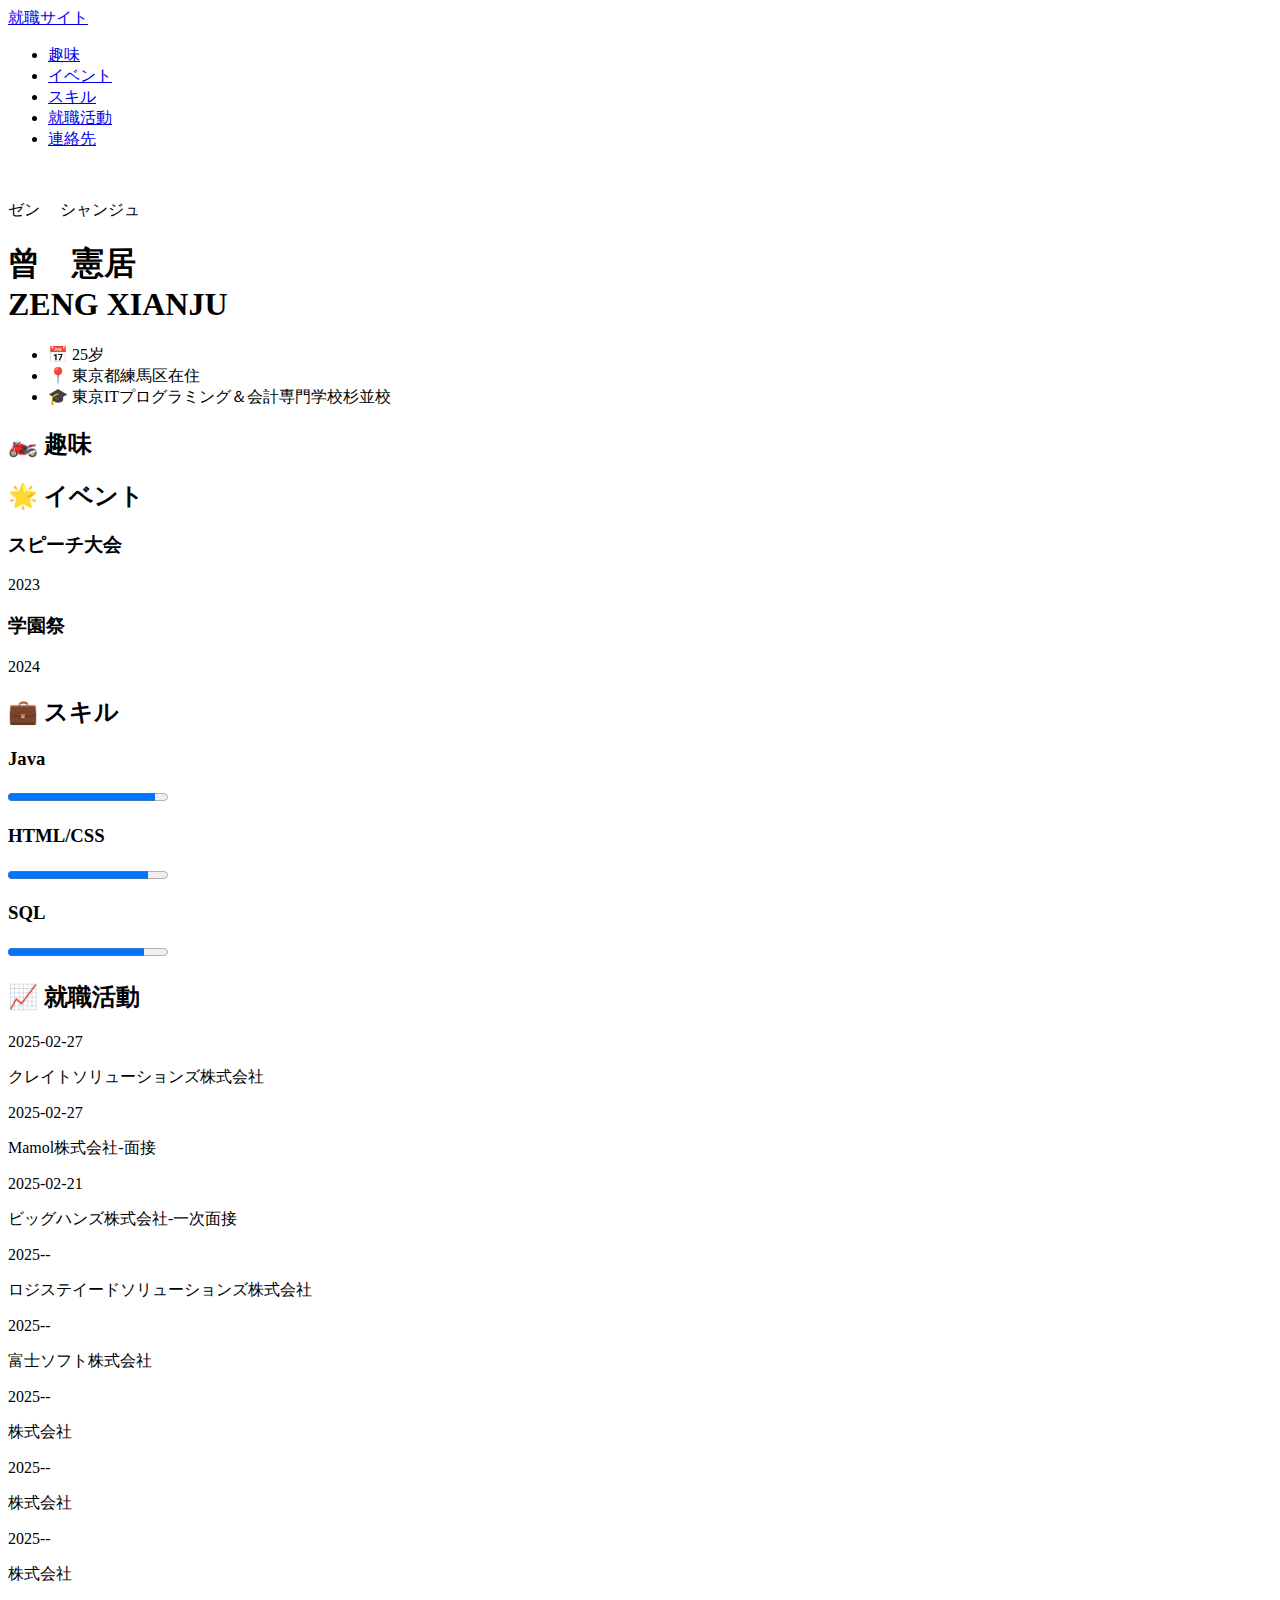
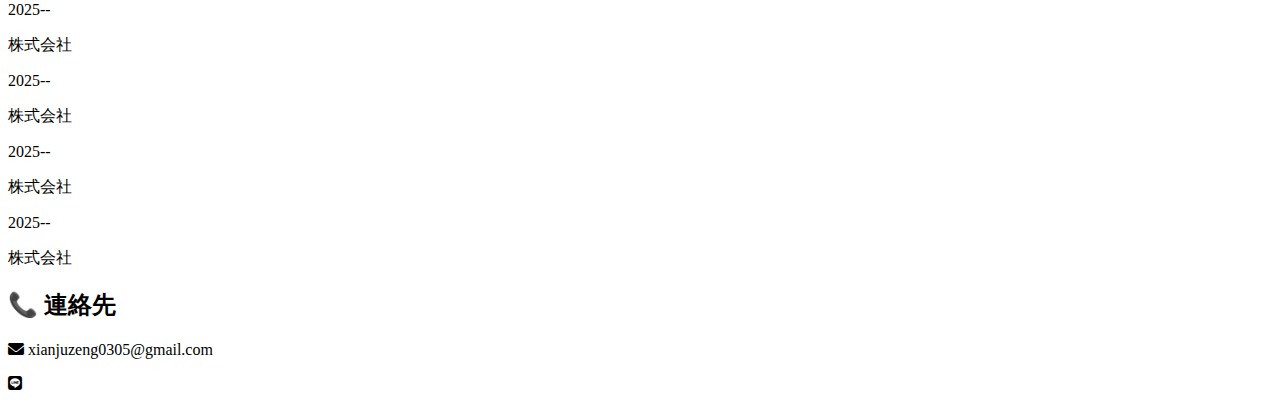
==== index.html @ c7fc2413 "Update index.html" ====
<!DOCTYPE html>
<html lang="jp-JP">

<head>
  <meta charset="UTF-8">
  <meta name="viewport" content="width=device-width, initial-scale=1.0">
  <title>就職サイト</title>
  <link rel="stylesheet" href="styles.css">
  <link href="https://cdnjs.cloudflare.com/ajax/libs/font-awesome/6.0.0/css/all.min.css" rel="stylesheet">
</head>

<body>

  <!-- ナビバー -->
  <nav class="navbar">
    <div class="nav-container">
      <a href="#" class="logo"> 就職サイト</a>
      <ul class="nav-links">
        <li><a href="#about">趣味</a></li>
        <li><a href="#activities">イベント</a></li>
        <li><a href="#skills">スキル</a></li>
        <li><a href="#jobs">就職活動</a></li>
        <li><a href="#contact">連絡先</a></li>
      </ul>
    </div>
  </nav>

  <header class="hero">
    <div class="hero-container">
      <div class="hero-left">
        <img src="avatar.jpg" alt="" class="avatar">
      </div>
      <div class="hero-right">
        <p class="subtitle">ゼン 　シャンジュ</p>
        <h1 class="myname">曾　憲居 <br>ZENG XIANJU</h1>

        <ul class="profile-info">
          <li>📅 25岁</li>
          <li>📍 東京都練馬区在住</li>
          <li>🎓 東京ITプログラミング＆会計専門学校杉並校</li>
        </ul>
      </div>
    </div>
  </header>

  <div class="container">
    <!-- メイン -->
    <div class="main-content">
      <div id="about" class="card">
        <h2>🏍️ 趣味</h2>
        <div class="profile-grid">
          <div>


          </div>
        </div>
      </div>

      <!-- イベント -->
      <div id="activities" class="card">
        <h2>🌟 イベント</h2>
        <div class="activity-grid">
          <div class="activity-card">
            <h3>スピーチ大会</h3>
            <p>2023</p>
          </div>
          <div class="activity-card">
            <h3>学園祭</h3>
            <p>2024</p>
          </div>
        </div>
      </div>

      <div id="skills" class="card">
        <h2>💼 スキル</h2>
        <div class="skill-list">
          <div class="skill-item">
            <h3>Java</h3>
            <progress value="92" max="100"></progress>
          </div>
          <div class="skill-item">
            <h3>HTML/CSS</h3>
            <progress value="88" max="100"></progress>
          </div>
          <div class="skill-item">
            <h3>SQL</h3>
            <progress value="85" max="100"></progress>
          </div>
        </div>
      </div>


    </div>

    <!-- 右 -->
    <div class="sidebar">
      <div id="jobs" class="card large-card">
        <h2>📈 就職活動</h2>
        <div class="timeline-scroll">
          <div class="timeline">
            <div class="timeline-item">
              <p>2025-02-27</p>
              <p>クレイトソリューションズ株式会社</p>
            </div>
            <div class="timeline-item">
              <p>2025-02-27</p>
              <p>Mamol株式会社‐面接</p>
            </div>
            <div class="timeline-item">
              <p>2025-02-21</p>
              <p>ビッグハンズ株式会社‐一次面接</p>
            </div>
            <div class="timeline-item">
              <p>2025--</p>
              <p>ロジステイードソリューションズ株式会社</p>
            </div>
            <div class="timeline-item">
              <p>2025--</p>
              <p>富士ソフト株式会社</p>
            </div>
            <div class="timeline-item">
              <p>2025--</p>
              <p>株式会社</p>
            </div>
            <div class="timeline-item">
              <p>2025--</p>
              <p>株式会社</p>
            </div>
            <div class="timeline-item">
              <p>2025--</p>
              <p>株式会社</p>
            </div>
            <div class="timeline-item">
              <p>2025--</p>
              <p>株式会社</p>
            </div>
            <div class="timeline-item">
              <p>2025--</p>
              <p>株式会社</p>
            </div>
            <div class="timeline-item">
              <p>2025--</p>
              <p>株式会社</p>
            </div>
            <div class="timeline-item">
              <p>2025--</p>
              <p>株式会社</p>
            </div>
          </div>
        </div>
      </div>

      <!-- 連絡先 -->
      <div id="contact" class="card">
        <h2>📞 連絡先</h2>
        <div class="contact-list">
          <p><i class="fas fa-envelope"></i> xianjuzeng0305@gmail.com</p>
          <p><i class="fab fa-line"></i></p>
        </div>
      </div>
    </div>
  </div>

</body>

</html>
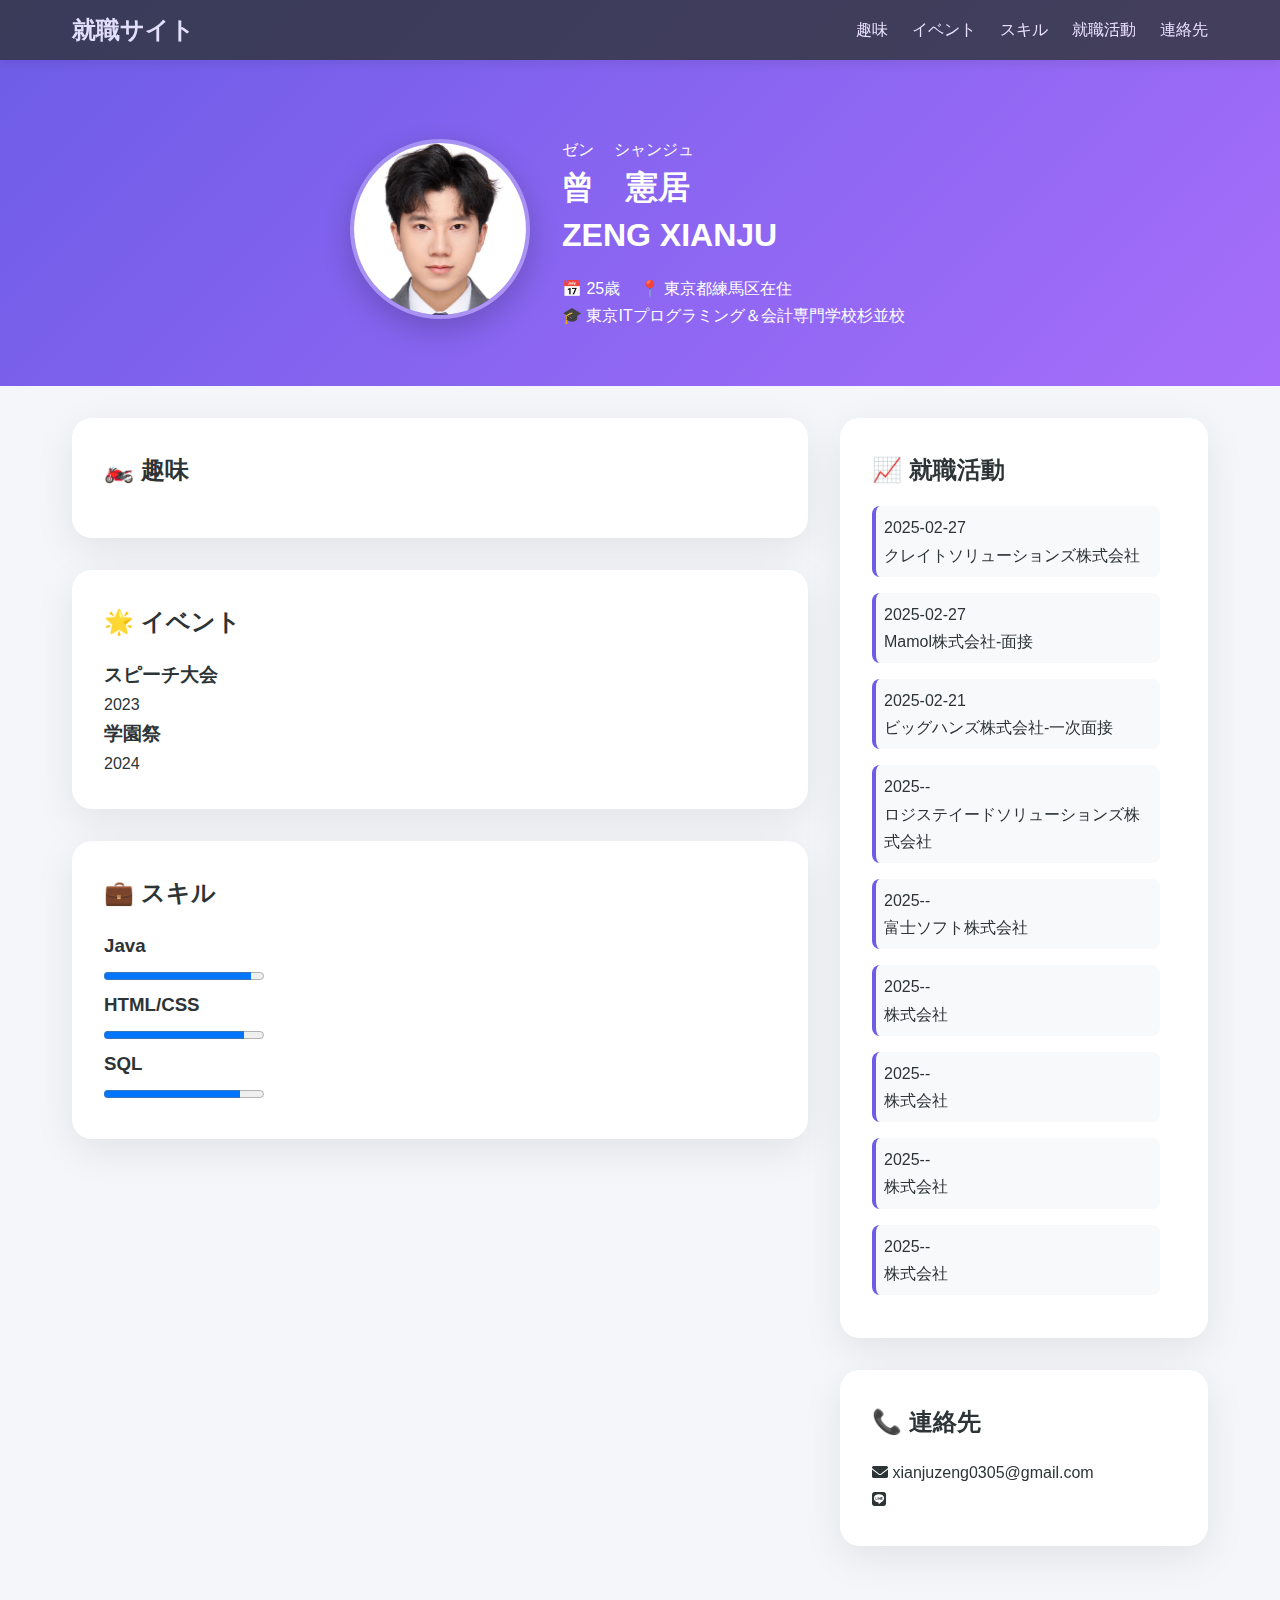
==== commit 9dc2cd10: "Update index.html" ====
--- a/index.html
+++ b/index.html
@@ -6,6 +6,7 @@
   <meta name="viewport" content="width=device-width, initial-scale=1.0">
   <title>就職サイト</title>
   <link rel="stylesheet" href="styles.css">
+  <link rel="stylesheet" href="responsive.css"/>
   <link href="https://cdnjs.cloudflare.com/ajax/libs/font-awesome/6.0.0/css/all.min.css" rel="stylesheet">
 </head>
 
@@ -35,7 +36,7 @@
         <h1 class="myname">曾　憲居 <br>ZENG XIANJU</h1>
 
         <ul class="profile-info">
-          <li>📅 25岁</li>
+          <li>📅 25歳</li>
           <li>📍 東京都練馬区在住</li>
           <li>🎓 東京ITプログラミング＆会計専門学校杉並校</li>
         </ul>
--- a/styles.css
+++ b/styles.css
@@ -0,0 +1,186 @@
+:root {
+    --primary: #2d3436;
+    --accent: #6c5ce7;
+    --light: #f8f9fa;
+    --gradient: linear-gradient(135deg, #6c5ce7 0%, #a66efa 100%);
+}
+
+* {
+    margin: 0;
+    padding: 0;
+    box-sizing: border-box;
+    font-family: 'Inter', sans-serif;
+    
+}
+
+body {
+    background: #f5f6fa;
+    color: var(--primary);
+    line-height: 1.7;
+}
+
+.container {
+    max-width: 1200px;
+    margin: 0 auto;
+    padding: 2rem;
+    display: grid;
+    grid-template-columns: 2fr 1fr;
+    gap: 2rem;
+}
+
+/* ナビバー */
+.navbar {
+    position: fixed;
+    top: 0;
+    left: 0;
+    width: 100%;
+    background: var(--primary);
+    color: white;
+    padding: 0.6rem 0;
+    z-index: 1000;
+    box-shadow: 0 4px 10px rgba(0, 0, 0, 0.1);
+    opacity: 0.8;
+}
+
+.nav-container {
+    max-width: 1200px;
+    margin: 0 auto;
+    display: flex;
+    justify-content: space-between;
+    align-items: center;
+    padding: 0 2rem;
+}
+
+.myname {
+    line-height: 3rem;
+}
+
+.logo {
+    font-size: 1.5rem;
+    font-weight: bold;
+    color: white;
+    text-decoration: none;
+}
+
+.nav-links {
+    list-style: none;
+    display: flex;
+    gap: 1.5rem;
+}
+
+.nav-links li {
+    display: inline;
+}
+
+.nav-links a {
+    color: white;
+    text-decoration: none;
+    font-size: 1rem;
+    transition: color 0.3s;
+}
+
+.nav-links a:hover {
+    color: var(--accent);
+}
+
+.main-content {
+    grid-column: 1 / 2;
+}
+
+.sidebar {
+    grid-column: 2 / 3;
+    position: sticky;
+    top: 2rem;
+}
+
+.hero {
+    background: var(--gradient);
+    color: white;
+    padding-top: 5rem;
+    display: flex;
+    justify-content: center;
+    /* 让整个 .hero-container 居中 */
+}
+
+.hero-container {
+    max-width: 580px;
+    margin: 3.5rem auto;
+    display: flex;
+    align-items: center;
+}
+
+.hero-left {
+    flex: 0 180px;
+}
+
+.avatar {
+    width: 180px;
+    height: 180px;
+    border-radius: 50%;
+    border: 4px solid rgba(255, 255, 255, 0.3);
+    box-shadow: 0 10px 30px rgba(0, 0, 0, 0.2);
+}
+
+.hero-right {
+    flex: 1;
+    padding-left: 2rem;
+}
+
+.profile-info {
+    list-style: none;
+    margin-top: 1rem;
+}
+
+.profile-info li {
+    display: inline-block;
+    margin-right: 15px;
+    font-size: 1rem;
+}
+
+
+.card {
+    background: white;
+    border-radius: 20px;
+    padding: 2rem;
+    margin-bottom: 2rem;
+    box-shadow: 0 12px 40px rgba(0, 0, 0, 0.08);
+    transition: transform 0.3s;
+}
+
+.card:hover {
+    transform: translateY(-5px);
+}
+
+.container h2 {
+    padding-bottom: 1rem;
+}
+
+.timeline-scroll {
+    height: 800px;
+    padding-right: 1rem;
+    overflow-y: auto;
+    scrollbar-width: thin;
+    scrollbar-color: var(--accent) #f1f1f1;
+}
+
+.timeline-scroll::-webkit-scrollbar {
+    width: 8px;
+}
+
+.timeline-scroll::-webkit-scrollbar-thumb {
+    background: var(--accent);
+    border-radius: 4px;
+}
+
+.timeline {
+    display: flex;
+    flex-direction: column;
+    gap: 1rem;
+}
+
+.timeline-item {
+    background: var(--light);
+    padding: 0.5rem;
+    border-left: 4px solid var(--accent);
+    border-radius: 8px;
+}
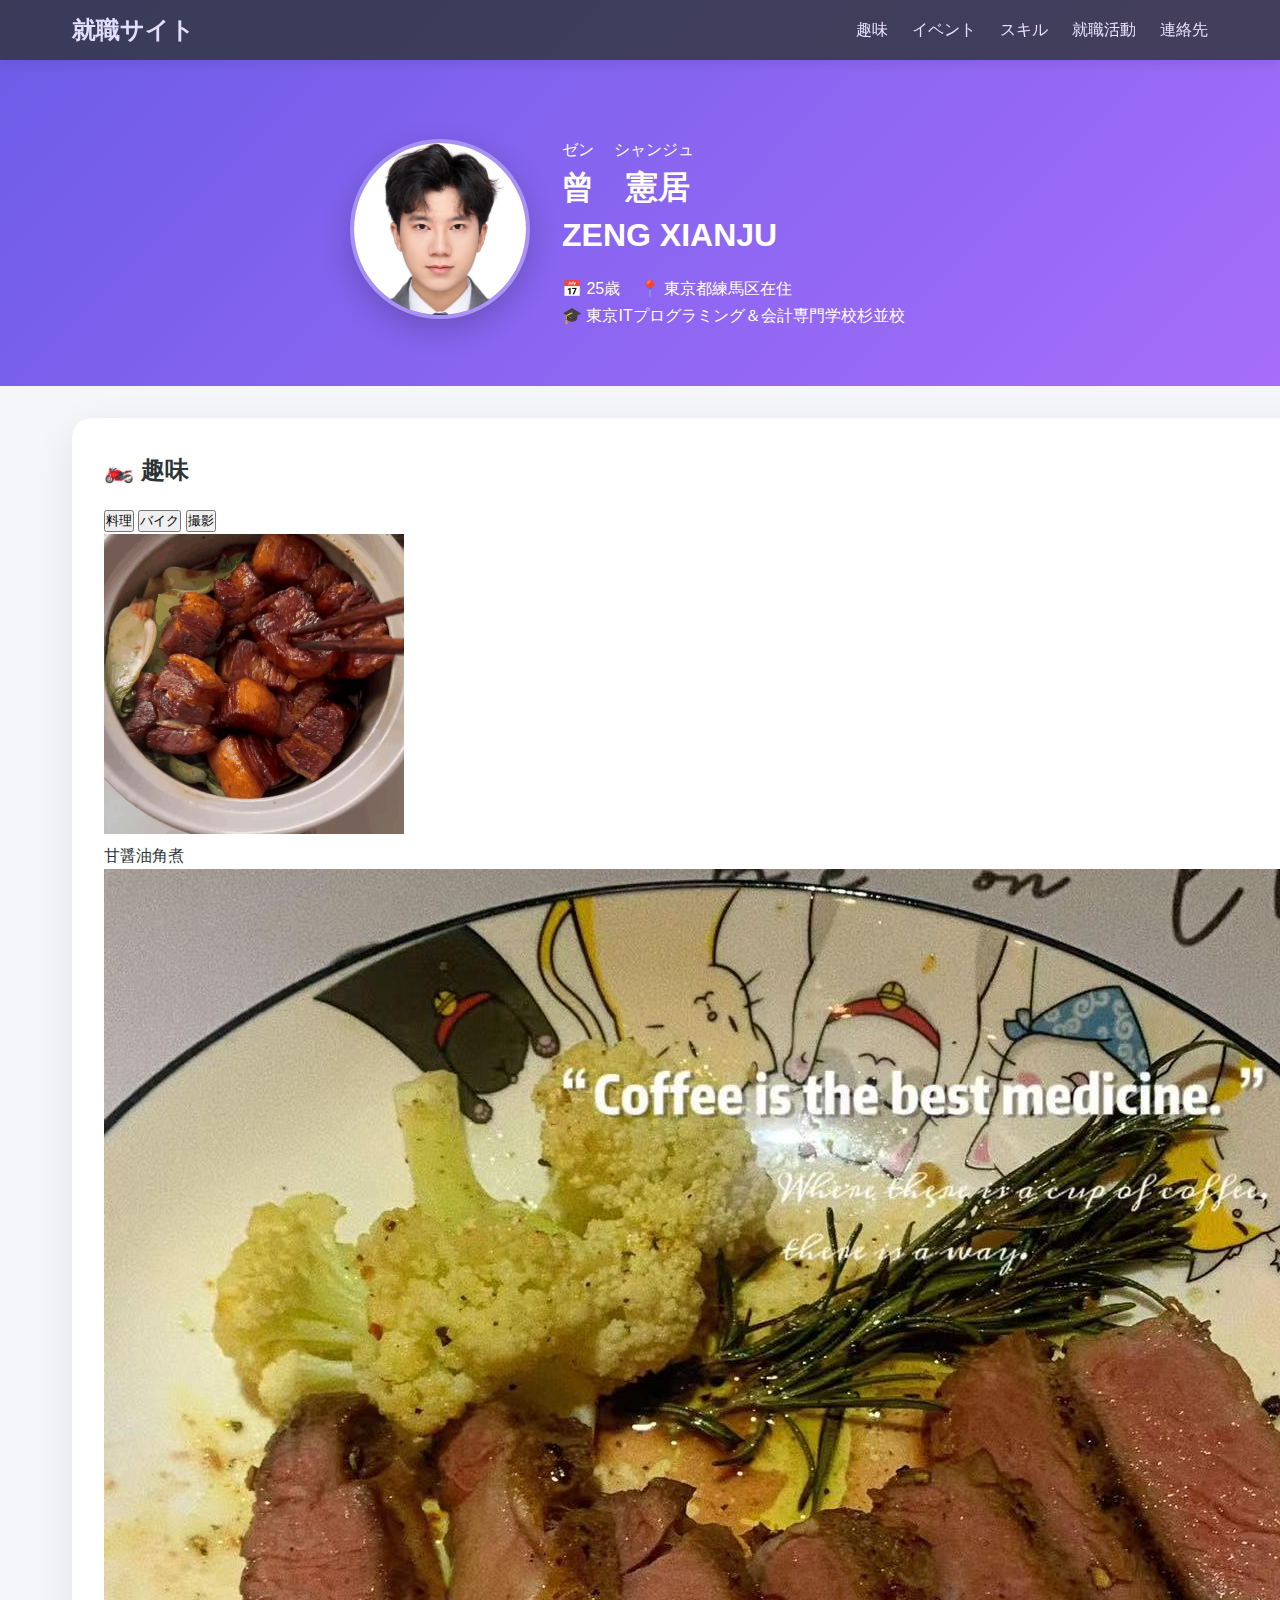
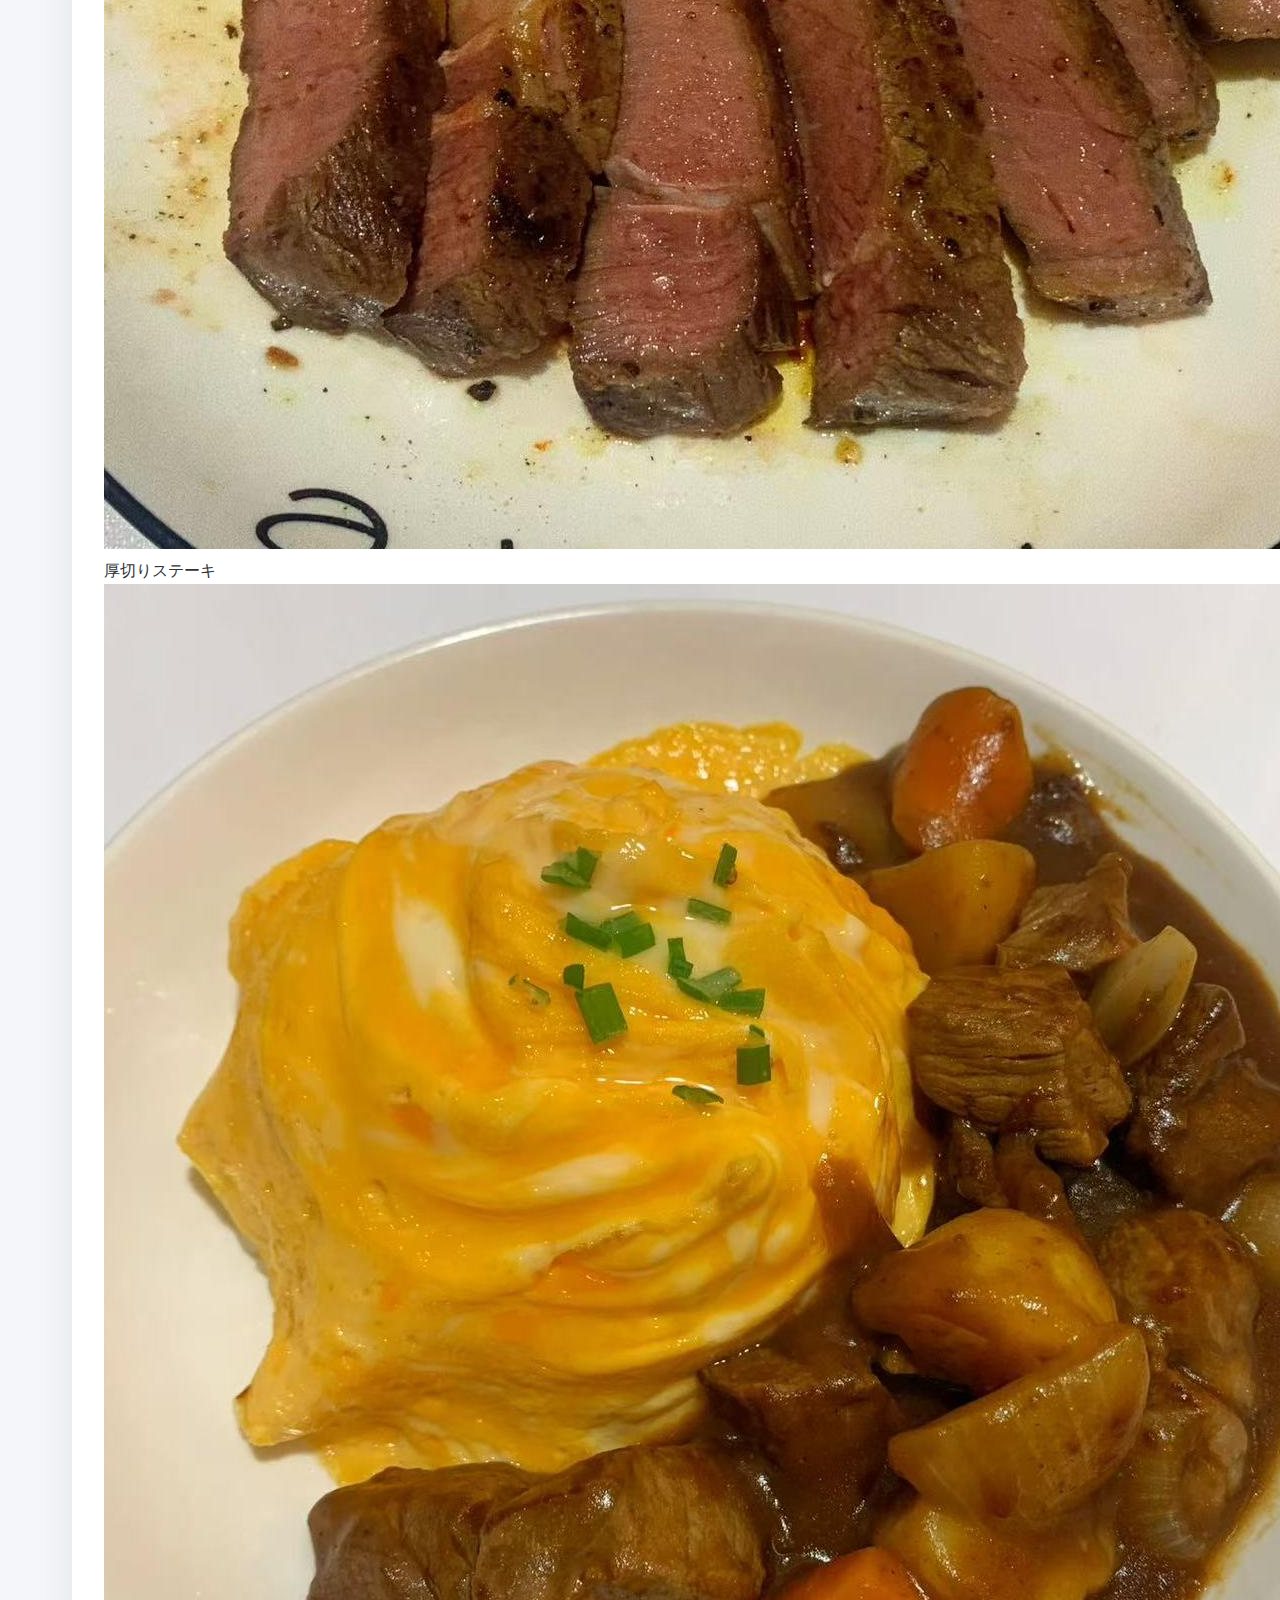
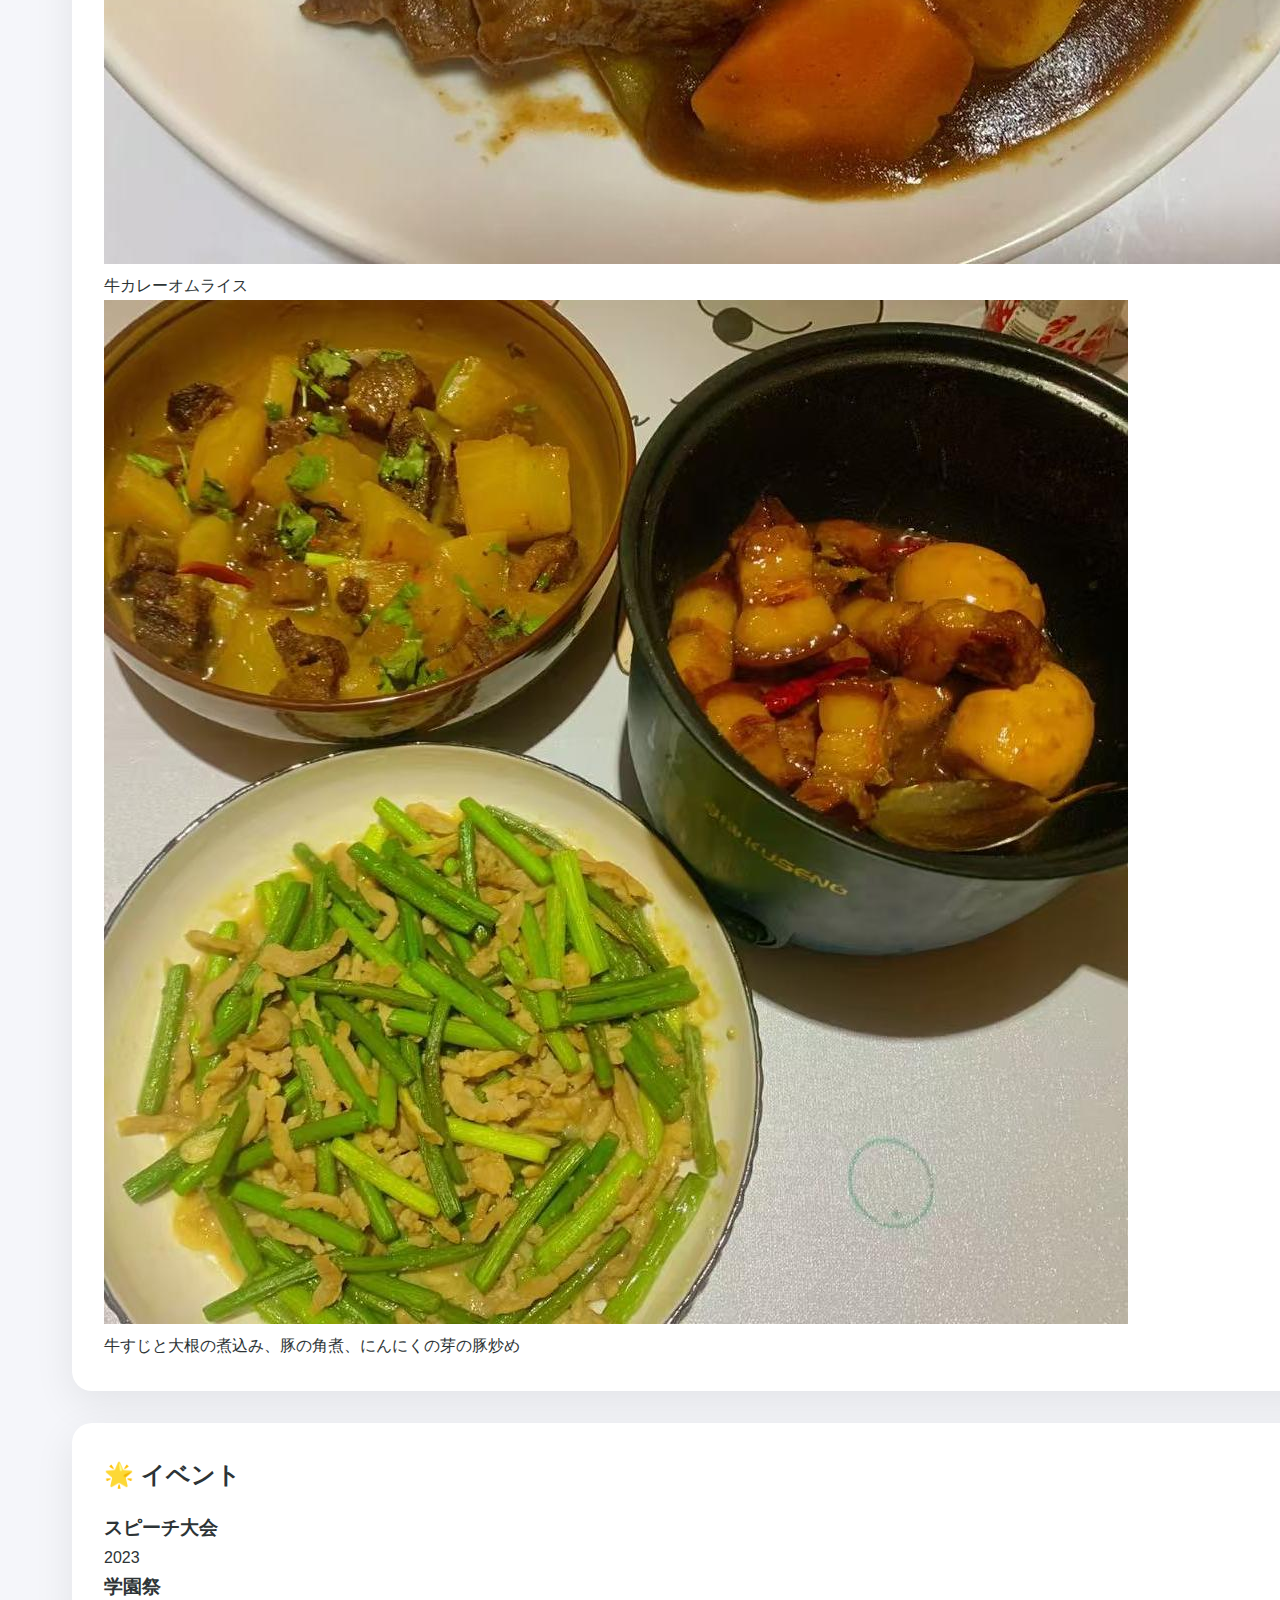
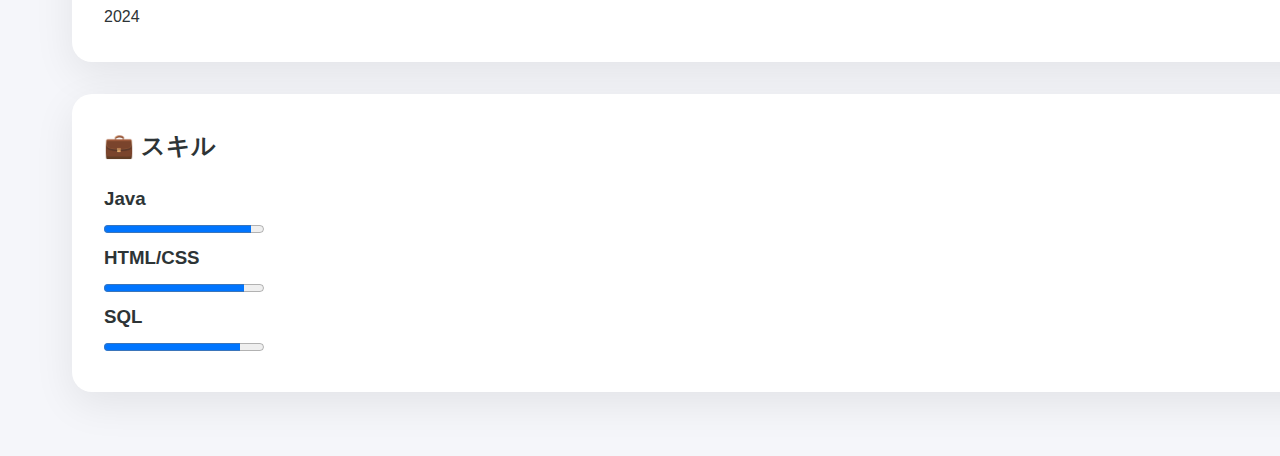
==== commit 073b9fc6: "Update index.html" ====
--- a/index.html
+++ b/index.html
@@ -6,7 +6,7 @@
   <meta name="viewport" content="width=device-width, initial-scale=1.0">
   <title>就職サイト</title>
   <link rel="stylesheet" href="styles.css">
-  <link rel="stylesheet" href="responsive.css"/>
+  <link rel="stylesheet" href="responsive.css" />
   <link href="https://cdnjs.cloudflare.com/ajax/libs/font-awesome/6.0.0/css/all.min.css" rel="stylesheet">
 </head>
 
@@ -47,14 +47,43 @@
   <div class="container">
     <!-- メイン -->
     <div class="main-content">
-      <div id="about" class="card">
+      <div id="shumi" class="card shumi">
         <h2>🏍️ 趣味</h2>
-        <div class="profile-grid">
-          <div>
 
+        <button class="shumi-tab active" onclick="showContent('shumi-ryouri',this)">料理</button>
+        <button class="shumi-tab" onclick="showContent('shumi-bike',this)">バイク</button>
+        <button class="shumi-tab" onclick="showContent('shumi-satuei',this)">撮影</button>
 
+        <div id="shumi-ryouri" class="shumi-content">
+          <div class="shumi-images">
+            <div class="shumi-image">
+              <img src="images/shumi/ryouri/甘醤油角煮.gif" alt="角煮">
+              <p>甘醤油角煮</p>
+            </div>
+            <div class="shumi-image">
+              <img src="images/shumi/ryouri/ステーキ１.jpg" alt="厚切りステーキ">
+              <p>厚切りステーキ</p>
+            </div>
+            <div class="shumi-image">
+              <img src="images/shumi/ryouri/牛カレーオムライス.jpg" alt="牛カレーオムライス">
+              <p>牛カレーオムライス</p>
+            </div>
+            <div class="shumi-image">
+              <img src="images/shumi/ryouri/牛すじと大根の煮込み、豚の角煮、にんにくの芽の豚炒め.jpg" alt="牛すじと大根の煮込み、豚の角煮、にんにくの芽の豚炒め">
+              <p>牛すじと大根の煮込み、豚の角煮、にんにくの芽の豚炒め</p>
+            </div>
+            
           </div>
         </div>
+
+        <div id="shumi-bike" class="shumi-content">
+          
+        </div>
+
+        <div id="shumi-satuei" class="shumi-content">
+          
+        </div>
+
       </div>
 
       <!-- イベント -->
@@ -101,15 +130,15 @@
           <div class="timeline">
             <div class="timeline-item">
               <p>2025-02-27</p>
-              <p>クレイトソリューションズ株式会社</p>
+              <p>クレイトソリューションズ株式会社　説明会</p>
             </div>
             <div class="timeline-item">
               <p>2025-02-27</p>
-              <p>Mamol株式会社‐面接</p>
+              <p>Mamol株式会社　面接</p>
             </div>
             <div class="timeline-item">
               <p>2025-02-21</p>
-              <p>ビッグハンズ株式会社‐一次面接</p>
+              <p>ビッグハンズ株式会社　一次面接</p>
             </div>
             <div class="timeline-item">
               <p>2025--</p>
@@ -162,6 +191,8 @@
     </div>
   </div>
 
+  <script src="script.js"></script>
+
 </body>
 
 </html>
--- a/responsive.css
+++ b/responsive.css
@@ -0,0 +1,47 @@
+@media (max-width:670px) {
+
+    .container {
+        margin: 0 auto;
+        padding: 1rem;
+        display: block;
+        gap: 1rem;
+    }
+
+    .nav-container {
+        max-width: 1200px;
+        margin: 0 auto;
+        display: block;
+        justify-content: space-between;
+        align-items: center;
+        padding: 0 1rem;
+    }
+    
+    .logo {
+        font-size: 1.5rem;
+        color: white;
+    }
+    
+    .nav-links {
+        list-style: none;
+        display: flex;
+        gap: 1rem;
+    }
+
+    .nav-links a{
+        font-size: 1rem;
+    }
+
+    .hero-container {
+        display: block;
+    }
+
+    .hero-left {
+        text-align: center;
+    }
+
+    .hero-right{
+        text-align: center;
+        padding-left: 0;
+    }
+
+}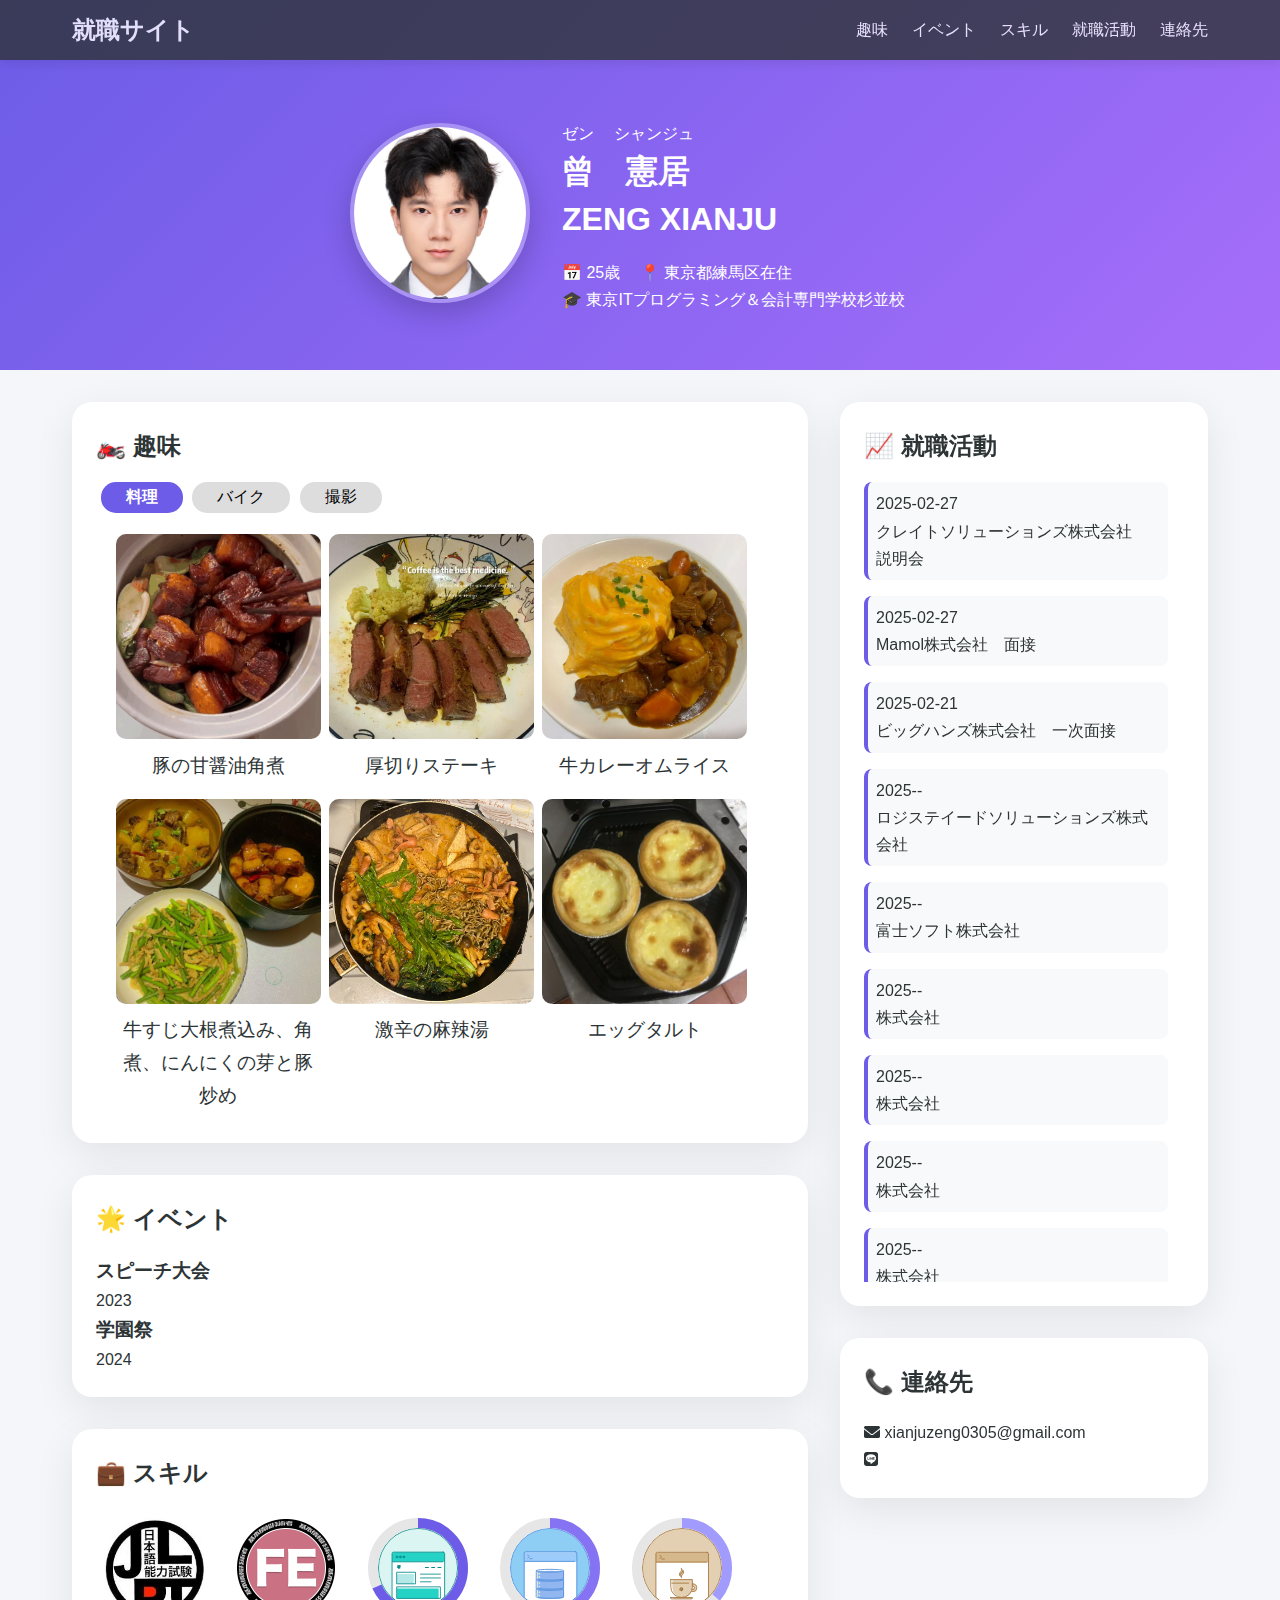
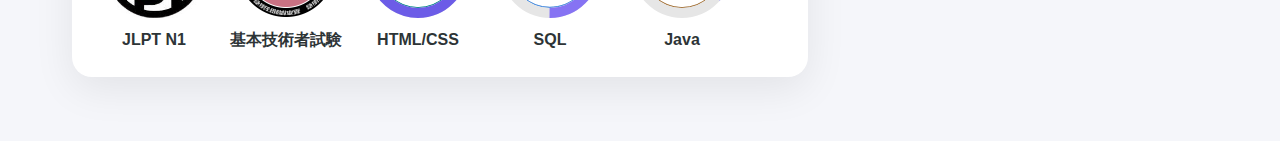
==== commit 9262fcea: "Add files via upload" ====
--- a/index.html
+++ b/index.html
@@ -1,198 +1,246 @@
-<!DOCTYPE html>
-<html lang="jp-JP">
-
-<head>
-  <meta charset="UTF-8">
-  <meta name="viewport" content="width=device-width, initial-scale=1.0">
-  <title>就職サイト</title>
-  <link rel="stylesheet" href="styles.css">
-  <link rel="stylesheet" href="responsive.css" />
-  <link href="https://cdnjs.cloudflare.com/ajax/libs/font-awesome/6.0.0/css/all.min.css" rel="stylesheet">
-</head>
-
-<body>
-
-  <!-- ナビバー -->
-  <nav class="navbar">
-    <div class="nav-container">
-      <a href="#" class="logo"> 就職サイト</a>
-      <ul class="nav-links">
-        <li><a href="#about">趣味</a></li>
-        <li><a href="#activities">イベント</a></li>
-        <li><a href="#skills">スキル</a></li>
-        <li><a href="#jobs">就職活動</a></li>
-        <li><a href="#contact">連絡先</a></li>
-      </ul>
-    </div>
-  </nav>
-
-  <header class="hero">
-    <div class="hero-container">
-      <div class="hero-left">
-        <img src="avatar.jpg" alt="" class="avatar">
-      </div>
-      <div class="hero-right">
-        <p class="subtitle">ゼン 　シャンジュ</p>
-        <h1 class="myname">曾　憲居 <br>ZENG XIANJU</h1>
-
-        <ul class="profile-info">
-          <li>📅 25歳</li>
-          <li>📍 東京都練馬区在住</li>
-          <li>🎓 東京ITプログラミング＆会計専門学校杉並校</li>
-        </ul>
-      </div>
-    </div>
-  </header>
-
-  <div class="container">
-    <!-- メイン -->
-    <div class="main-content">
-      <div id="shumi" class="card shumi">
-        <h2>🏍️ 趣味</h2>
-
-        <button class="shumi-tab active" onclick="showContent('shumi-ryouri',this)">料理</button>
-        <button class="shumi-tab" onclick="showContent('shumi-bike',this)">バイク</button>
-        <button class="shumi-tab" onclick="showContent('shumi-satuei',this)">撮影</button>
-
-        <div id="shumi-ryouri" class="shumi-content">
-          <div class="shumi-images">
-            <div class="shumi-image">
-              <img src="images/shumi/ryouri/甘醤油角煮.gif" alt="角煮">
-              <p>甘醤油角煮</p>
-            </div>
-            <div class="shumi-image">
-              <img src="images/shumi/ryouri/ステーキ１.jpg" alt="厚切りステーキ">
-              <p>厚切りステーキ</p>
-            </div>
-            <div class="shumi-image">
-              <img src="images/shumi/ryouri/牛カレーオムライス.jpg" alt="牛カレーオムライス">
-              <p>牛カレーオムライス</p>
-            </div>
-            <div class="shumi-image">
-              <img src="images/shumi/ryouri/牛すじと大根の煮込み、豚の角煮、にんにくの芽の豚炒め.jpg" alt="牛すじと大根の煮込み、豚の角煮、にんにくの芽の豚炒め">
-              <p>牛すじと大根の煮込み、豚の角煮、にんにくの芽の豚炒め</p>
-            </div>
-            
-          </div>
-        </div>
-
-        <div id="shumi-bike" class="shumi-content">
-          
-        </div>
-
-        <div id="shumi-satuei" class="shumi-content">
-          
-        </div>
-
-      </div>
-
-      <!-- イベント -->
-      <div id="activities" class="card">
-        <h2>🌟 イベント</h2>
-        <div class="activity-grid">
-          <div class="activity-card">
-            <h3>スピーチ大会</h3>
-            <p>2023</p>
-          </div>
-          <div class="activity-card">
-            <h3>学園祭</h3>
-            <p>2024</p>
-          </div>
-        </div>
-      </div>
-
-      <div id="skills" class="card">
-        <h2>💼 スキル</h2>
-        <div class="skill-list">
-          <div class="skill-item">
-            <h3>Java</h3>
-            <progress value="92" max="100"></progress>
-          </div>
-          <div class="skill-item">
-            <h3>HTML/CSS</h3>
-            <progress value="88" max="100"></progress>
-          </div>
-          <div class="skill-item">
-            <h3>SQL</h3>
-            <progress value="85" max="100"></progress>
-          </div>
-        </div>
-      </div>
-
-
-    </div>
-
-    <!-- 右 -->
-    <div class="sidebar">
-      <div id="jobs" class="card large-card">
-        <h2>📈 就職活動</h2>
-        <div class="timeline-scroll">
-          <div class="timeline">
-            <div class="timeline-item">
-              <p>2025-02-27</p>
-              <p>クレイトソリューションズ株式会社　説明会</p>
-            </div>
-            <div class="timeline-item">
-              <p>2025-02-27</p>
-              <p>Mamol株式会社　面接</p>
-            </div>
-            <div class="timeline-item">
-              <p>2025-02-21</p>
-              <p>ビッグハンズ株式会社　一次面接</p>
-            </div>
-            <div class="timeline-item">
-              <p>2025--</p>
-              <p>ロジステイードソリューションズ株式会社</p>
-            </div>
-            <div class="timeline-item">
-              <p>2025--</p>
-              <p>富士ソフト株式会社</p>
-            </div>
-            <div class="timeline-item">
-              <p>2025--</p>
-              <p>株式会社</p>
-            </div>
-            <div class="timeline-item">
-              <p>2025--</p>
-              <p>株式会社</p>
-            </div>
-            <div class="timeline-item">
-              <p>2025--</p>
-              <p>株式会社</p>
-            </div>
-            <div class="timeline-item">
-              <p>2025--</p>
-              <p>株式会社</p>
-            </div>
-            <div class="timeline-item">
-              <p>2025--</p>
-              <p>株式会社</p>
-            </div>
-            <div class="timeline-item">
-              <p>2025--</p>
-              <p>株式会社</p>
-            </div>
-            <div class="timeline-item">
-              <p>2025--</p>
-              <p>株式会社</p>
-            </div>
-          </div>
-        </div>
-      </div>
-
-      <!-- 連絡先 -->
-      <div id="contact" class="card">
-        <h2>📞 連絡先</h2>
-        <div class="contact-list">
-          <p><i class="fas fa-envelope"></i> xianjuzeng0305@gmail.com</p>
-          <p><i class="fab fa-line"></i></p>
-        </div>
-      </div>
-    </div>
-  </div>
-
-  <script src="script.js"></script>
-
-</body>
-
-</html>
+<!DOCTYPE html>
+<html lang="jp-JP">
+
+<head>
+  <meta charset="UTF-8">
+  <meta name="viewport" content="width=device-width, initial-scale=1.0">
+  <title>就職サイト</title>
+  <link rel="stylesheet" href="styles.css">
+  <link rel="stylesheet" href="responsive.css" />
+  <link href="https://cdnjs.cloudflare.com/ajax/libs/font-awesome/6.0.0/css/all.min.css" rel="stylesheet">
+</head>
+
+<body>
+
+  <!-- ナビバー -->
+  <nav class="navbar">
+    <div class="nav-container">
+      <a href="#" class="logo"> 就職サイト</a>
+      <ul class="nav-links">
+        <li><a href="#about">趣味</a></li>
+        <li><a href="#activities">イベント</a></li>
+        <li><a href="#skills">スキル</a></li>
+        <li><a href="#jobs">就職活動</a></li>
+        <li><a href="#contact">連絡先</a></li>
+      </ul>
+    </div>
+  </nav>
+
+  <header class="hero">
+    <div class="hero-container">
+      <div class="hero-left">
+        <img src="avatar.jpg" alt="" class="avatar">
+      </div>
+      <div class="hero-right">
+        <p class="subtitle">ゼン 　シャンジュ</p>
+        <h1 class="myname">曾　憲居 <br>ZENG XIANJU</h1>
+
+        <ul class="profile-info">
+          <li>📅 25歳</li>
+          <li>📍 東京都練馬区在住</li>
+          <li>🎓 東京ITプログラミング＆会計専門学校杉並校</li>
+        </ul>
+      </div>
+    </div>
+  </header>
+
+  <div class="container">
+    <!-- メイン -->
+    <div class="main-content">
+      <div id="shumi" class="card shumi">
+        <h2>🏍️ 趣味</h2>
+
+        <button class="shumi-tab active" onclick="showContent('shumi-ryouri',this)">料理</button>
+        <button class="shumi-tab" onclick="showContent('shumi-bike',this)">バイク</button>
+        <button class="shumi-tab" onclick="showContent('shumi-satuei',this)">撮影</button>
+
+        <div id="shumi-ryouri" class="shumi-content">
+          <div class="shumi-images">
+            <div class="shumi-image">
+              <img src="images/shumi/ryouri/甘醤油角煮.gif" alt="角煮">
+              <p>豚の甘醤油角煮</p>
+            </div>
+            <div class="shumi-image">
+              <img src="images/shumi/ryouri/ステーキ１.jpg" alt="厚切りステーキ">
+              <p>厚切りステーキ</p>
+            </div>
+            <div class="shumi-image">
+              <img src="images/shumi/ryouri/牛カレーオムライス.jpg" alt="牛カレーオムライス">
+              <p>牛カレーオムライス</p>
+            </div>
+            <div class="shumi-image">
+              <img src="images/shumi/ryouri/牛すじと大根の煮込み、豚の角煮、にんにくの芽の豚炒め.jpg" alt="牛すじと大根の煮込み、豚の角煮、にんにくの芽の豚炒め">
+              <p>牛すじ大根煮込み、角煮、にんにくの芽と豚炒め</p>
+            </div>
+            <div class="shumi-image">
+              <img src="images/shumi/ryouri/麻辣湯.jpg" alt="麻辣湯">
+              <p>激辛の麻辣湯</p>
+            </div>
+            <div class="shumi-image">
+              <img src="images/shumi/ryouri/エッグタルト.jpg" alt="エッグタルト">
+              <p>エッグタルト</p>
+            </div>
+
+          </div>
+        </div>
+
+        <div id="shumi-bike" class="shumi-content">
+
+        </div>
+
+        <div id="shumi-satuei" class="shumi-content">
+
+        </div>
+
+      </div>
+
+      <!-- イベント -->
+      <div id="activities" class="card">
+        <h2>🌟 イベント</h2>
+        <div class="activity-grid">
+          <div class="activity-card">
+            <h3>スピーチ大会</h3>
+            <p>2023</p>
+          </div>
+          <div class="activity-card">
+            <h3>学園祭</h3>
+            <p>2024</p>
+          </div>
+        </div>
+      </div>
+
+      <div id="skills" class="card">
+        <h2>💼 スキル</h2>
+        <div class="skill-list">
+
+          <div class="skill-item">
+            <div class="skill-progress  jlpt">
+              <svg width="100" height="100" viewBox="0 0 100 100"></svg>
+            </div>
+            <h4>JLPT N1</h4>
+          </div>
+
+          <div class="skill-item">
+            <div class="skill-progress  fe-exam">
+              <svg width="100" height="100" viewBox="0 0 100 100"></svg>
+            </div>
+            <h4>基本技術者試験</h4>
+          </div>
+
+          <div class="skill-item">
+            <div class="skill-progress html">
+              <svg width="100" height="100" viewBox="0 0 100 100">
+                <circle cx="50" cy="50" r="45" fill="none" stroke="#e6e6e6" stroke-width="10" />
+
+                <circle cx="50" cy="50" r="45" fill="none" stroke="#6c5ce7" stroke-width="10" stroke-dasharray="282.6"
+                  stroke-dashoffset="90" transform="rotate(-90, 50, 50)" />
+              </svg>
+            </div>
+            <h4>HTML/CSS</h4>
+          </div>
+
+          <div class="skill-item">
+            <div class="skill-progress sql">
+              <svg width="100" height="100" viewBox="0 0 100 100">
+                <circle cx="50" cy="50" r="45" fill="none" stroke="#e6e6e6" stroke-width="10" />
+
+                <circle cx="50" cy="50" r="45" fill="none" stroke="#8673F3" stroke-width="10" stroke-dasharray="282.6"
+                  stroke-dashoffset="141" transform="rotate(-90, 50, 50)" />
+              </svg>
+            </div>
+            <h4>SQL</h4>
+          </div>
+
+          <div class="skill-item">
+            <div class="skill-progress java">
+              <svg width="100" height="100" viewBox="0 0 100 100">
+                <circle cx="50" cy="50" r="45" fill="none" stroke="#e6e6e6" stroke-width="10" />
+
+                <circle cx="50" cy="50" r="45" fill="none" stroke="#A29BFE" stroke-width="10" stroke-dasharray="282.6"
+                  stroke-dashoffset="180" transform="rotate(-90, 50, 50)" />
+              </svg>
+            </div>
+            <h4>Java</h4>
+          </div>
+          
+
+        </div>
+      </div>
+
+
+    </div>
+
+    <!-- 右 -->
+    <div class="sidebar">
+      <div id="jobs" class="card large-card">
+        <h2>📈 就職活動</h2>
+        <div class="timeline-scroll">
+          <div class="timeline">
+            <div class="timeline-item">
+              <p>2025-02-27</p>
+              <p>クレイトソリューションズ株式会社　説明会</p>
+            </div>
+            <div class="timeline-item">
+              <p>2025-02-27</p>
+              <p>Mamol株式会社　面接</p>
+            </div>
+            <div class="timeline-item">
+              <p>2025-02-21</p>
+              <p>ビッグハンズ株式会社　一次面接</p>
+            </div>
+            <div class="timeline-item">
+              <p>2025--</p>
+              <p>ロジステイードソリューションズ株式会社</p>
+            </div>
+            <div class="timeline-item">
+              <p>2025--</p>
+              <p>富士ソフト株式会社</p>
+            </div>
+            <div class="timeline-item">
+              <p>2025--</p>
+              <p>株式会社</p>
+            </div>
+            <div class="timeline-item">
+              <p>2025--</p>
+              <p>株式会社</p>
+            </div>
+            <div class="timeline-item">
+              <p>2025--</p>
+              <p>株式会社</p>
+            </div>
+            <div class="timeline-item">
+              <p>2025--</p>
+              <p>株式会社</p>
+            </div>
+            <div class="timeline-item">
+              <p>2025--</p>
+              <p>株式会社</p>
+            </div>
+            <div class="timeline-item">
+              <p>2025--</p>
+              <p>株式会社</p>
+            </div>
+            <div class="timeline-item">
+              <p>2025--</p>
+              <p>株式会社</p>
+            </div>
+          </div>
+        </div>
+      </div>
+
+      <!-- 連絡先 -->
+      <div id="contact" class="card">
+        <h2>📞 連絡先</h2>
+        <div class="contact-list">
+          <p><i class="fas fa-envelope"></i> xianjuzeng0305@gmail.com</p>
+          <p><i class="fab fa-line"></i></p>
+        </div>
+      </div>
+    </div>
+  </div>
+
+  <script src="script.js"></script>
+
+</body>
+
+</html>--- a/styles.css
+++ b/styles.css
@@ -1,186 +1,263 @@
-:root {
-    --primary: #2d3436;
-    --accent: #6c5ce7;
-    --light: #f8f9fa;
-    --gradient: linear-gradient(135deg, #6c5ce7 0%, #a66efa 100%);
-}
-
-* {
-    margin: 0;
-    padding: 0;
-    box-sizing: border-box;
-    font-family: 'Inter', sans-serif;
-    
-}
-
-body {
-    background: #f5f6fa;
-    color: var(--primary);
-    line-height: 1.7;
-}
-
-.container {
-    max-width: 1200px;
-    margin: 0 auto;
-    padding: 2rem;
-    display: grid;
-    grid-template-columns: 2fr 1fr;
-    gap: 2rem;
-}
-
-/* ナビバー */
-.navbar {
-    position: fixed;
-    top: 0;
-    left: 0;
-    width: 100%;
-    background: var(--primary);
-    color: white;
-    padding: 0.6rem 0;
-    z-index: 1000;
-    box-shadow: 0 4px 10px rgba(0, 0, 0, 0.1);
-    opacity: 0.8;
-}
-
-.nav-container {
-    max-width: 1200px;
-    margin: 0 auto;
-    display: flex;
-    justify-content: space-between;
-    align-items: center;
-    padding: 0 2rem;
-}
-
-.myname {
-    line-height: 3rem;
-}
-
-.logo {
-    font-size: 1.5rem;
-    font-weight: bold;
-    color: white;
-    text-decoration: none;
-}
-
-.nav-links {
-    list-style: none;
-    display: flex;
-    gap: 1.5rem;
-}
-
-.nav-links li {
-    display: inline;
-}
-
-.nav-links a {
-    color: white;
-    text-decoration: none;
-    font-size: 1rem;
-    transition: color 0.3s;
-}
-
-.nav-links a:hover {
-    color: var(--accent);
-}
-
-.main-content {
-    grid-column: 1 / 2;
-}
-
-.sidebar {
-    grid-column: 2 / 3;
-    position: sticky;
-    top: 2rem;
-}
-
-.hero {
-    background: var(--gradient);
-    color: white;
-    padding-top: 5rem;
-    display: flex;
-    justify-content: center;
-    /* 让整个 .hero-container 居中 */
-}
-
-.hero-container {
-    max-width: 580px;
-    margin: 3.5rem auto;
-    display: flex;
-    align-items: center;
-}
-
-.hero-left {
-    flex: 0 180px;
-}
-
-.avatar {
-    width: 180px;
-    height: 180px;
-    border-radius: 50%;
-    border: 4px solid rgba(255, 255, 255, 0.3);
-    box-shadow: 0 10px 30px rgba(0, 0, 0, 0.2);
-}
-
-.hero-right {
-    flex: 1;
-    padding-left: 2rem;
-}
-
-.profile-info {
-    list-style: none;
-    margin-top: 1rem;
-}
-
-.profile-info li {
-    display: inline-block;
-    margin-right: 15px;
-    font-size: 1rem;
-}
-
-
-.card {
-    background: white;
-    border-radius: 20px;
-    padding: 2rem;
-    margin-bottom: 2rem;
-    box-shadow: 0 12px 40px rgba(0, 0, 0, 0.08);
-    transition: transform 0.3s;
-}
-
-.card:hover {
-    transform: translateY(-5px);
-}
-
-.container h2 {
-    padding-bottom: 1rem;
-}
-
-.timeline-scroll {
-    height: 800px;
-    padding-right: 1rem;
-    overflow-y: auto;
-    scrollbar-width: thin;
-    scrollbar-color: var(--accent) #f1f1f1;
-}
-
-.timeline-scroll::-webkit-scrollbar {
-    width: 8px;
-}
-
-.timeline-scroll::-webkit-scrollbar-thumb {
-    background: var(--accent);
-    border-radius: 4px;
-}
-
-.timeline {
-    display: flex;
-    flex-direction: column;
-    gap: 1rem;
-}
-
-.timeline-item {
-    background: var(--light);
-    padding: 0.5rem;
-    border-left: 4px solid var(--accent);
-    border-radius: 8px;
-}
+:root {
+    --primary: #2d3436;
+    --accent: #6c5ce7;
+    --light: #f8f9fa;
+    --gradient: linear-gradient(135deg, #6c5ce7 0%, #a66efa 100%);
+}
+
+* {
+    margin: 0;
+    padding: 0;
+    box-sizing: border-box;
+    font-family: 'Inter', sans-serif;
+    
+}
+
+body {
+    background: #f5f6fa;
+    color: var(--primary);
+    line-height: 1.7;
+}
+
+.container {
+    max-width: 1200px;
+    margin: 0 auto;
+    padding: 2rem;
+    display: grid;
+    grid-template-columns: 2fr 1fr;
+    gap: 2rem;
+}
+
+/* ナビバー */
+.navbar {
+    position: fixed;
+    top: 0;
+    left: 0;
+    width: 100%;
+    background: var(--primary);
+    color: white;
+    padding: 0.6rem 0;
+    z-index: 1000;
+    box-shadow: 0 4px 10px rgba(0, 0, 0, 0.1);
+    opacity: 0.8;
+}
+
+.nav-container {
+    max-width: 1200px;
+    margin: 0 auto;
+    display: flex;
+    justify-content: space-between;
+    align-items: center;
+    padding: 0 2rem;
+}
+
+.myname {
+    line-height: 3rem;
+}
+
+.logo {
+    font-size: 1.5rem;
+    font-weight: bold;
+    color: white;
+    text-decoration: none;
+}
+
+.nav-links {
+    list-style: none;
+    display: flex;
+    gap: 1.5rem;
+}
+
+.nav-links li {
+    display: inline;
+}
+
+.nav-links a {
+    color: white;
+    text-decoration: none;
+    font-size: 1rem;
+    transition: color 0.3s;
+}
+
+.nav-links a:hover {
+    color: var(--accent);
+}
+
+.main-content {
+    grid-column: 1 / 2;
+}
+
+.sidebar {
+    grid-column: 2 / 3;
+    position: sticky;
+    top: 2rem;
+}
+
+.hero {
+    background: var(--gradient);
+    color: white;
+    padding-top: 4rem;
+    display: flex;
+    justify-content: center;
+}
+
+.hero-container {
+    max-width: 580px;
+    margin: 3.5rem auto;
+    display: flex;
+    align-items: center;
+}
+
+.hero-left {
+    flex: 0 180px;
+}
+
+.avatar {
+    width: 180px;
+    height: 180px;
+    border-radius: 50%;
+    border: 4px solid rgba(255, 255, 255, 0.3);
+    box-shadow: 0 10px 30px rgba(0, 0, 0, 0.2);
+}
+
+.hero-right {
+    flex: 1;
+    padding-left: 2rem;
+}
+
+.profile-info {
+    list-style: none;
+    margin-top: 1rem;
+}
+
+.profile-info li {
+    display: inline-block;
+    margin-right: 15px;
+    font-size: 1rem;
+}
+
+.card {
+    background: white;
+    border-radius: 20px;
+    padding: 1.5rem;
+    margin-bottom: 2rem;
+    box-shadow: 0 12px 40px rgba(0, 0, 0, 0.08);
+    transition: transform 0.3s;
+}
+
+.card:hover {
+    transform: translateY(-5px);
+}
+
+.container h2 {
+    padding-bottom: 1rem;
+}
+
+.timeline-scroll {
+    height: 800px;
+    padding-right: 1rem;
+    overflow-y: auto;
+    scrollbar-width: thin;
+    scrollbar-color: var(--accent) #f1f1f1;
+}
+
+.timeline-scroll::-webkit-scrollbar {
+    width: 8px;
+}
+
+.timeline-scroll::-webkit-scrollbar-thumb {
+    background: var(--accent);
+    border-radius: 4px;
+}
+
+.timeline {
+    display: flex;
+    flex-direction: column;
+    gap: 1rem;
+}
+
+.timeline-item {
+    background: var(--light);
+    padding: 0.5rem;
+    border-left: 4px solid var(--accent);
+    border-radius: 8px;
+}
+
+.shumi-tab{
+    padding: 5px 25px;
+    margin-left: 5px;
+    border-radius: 15px;
+    border: none;
+    background-color: #ddd;
+    cursor: pointer;
+    font-size: 16px;
+}
+
+.shumi-tab.active{
+    background-color: #6c5ce7;
+    color: white;
+    font-weight: bold;
+}
+
+.shumi-content{
+    padding: 0.5vw;
+    margin-top: 0.5vw;
+    display: none;
+}
+
+/*　料理写真のところ　*/
+.shumi-images{
+    padding-left: 2%;
+    display: flex;
+    gap: 0.5rem;
+    flex-wrap: wrap;
+    font-size: 1.2rem;
+}
+.shumi-image img{
+    width: 100%;
+    border-radius: 10px;
+}
+
+.shumi-image{
+    margin-top: 0.5rem;
+    width: 31%;
+    text-align: center;
+}
+
+
+/* skills*/
+.skill-list{
+    display: flex;
+    flex-wrap: wrap;
+    gap: 1rem;
+}
+
+.skill-item{
+    text-align: center;
+}
+
+.skill-progress{
+    height: 100px;
+    background-size: 80%;
+    background-repeat: no-repeat;
+    background-position: center;
+    margin: 0.5rem;
+}
+
+.jlpt{
+    background-image: url(/images/skills/jlpt.png);
+    background-size: 130px;
+}
+.fe-exam{
+    background-image: url(/images/skills/基本情報技術者試験.png);
+    background-size: 100%;
+}
+.html{
+    background-image: url(/images/skills/html.svg);
+}
+.sql{
+    background-image: url(/images/skills/sql.svg);
+}
+.java{
+    background-image: url(/images/skills/java.svg);
+}--- a/responsive.css
+++ b/responsive.css
@@ -44,4 +44,15 @@
         padding-left: 0;
     }
 
-}+
+    .shumi-image img{
+        width: 100%;
+    }
+
+    .shumi-image{
+        width: 48%;
+        font-size: 12px;
+    }
+    
+
+}
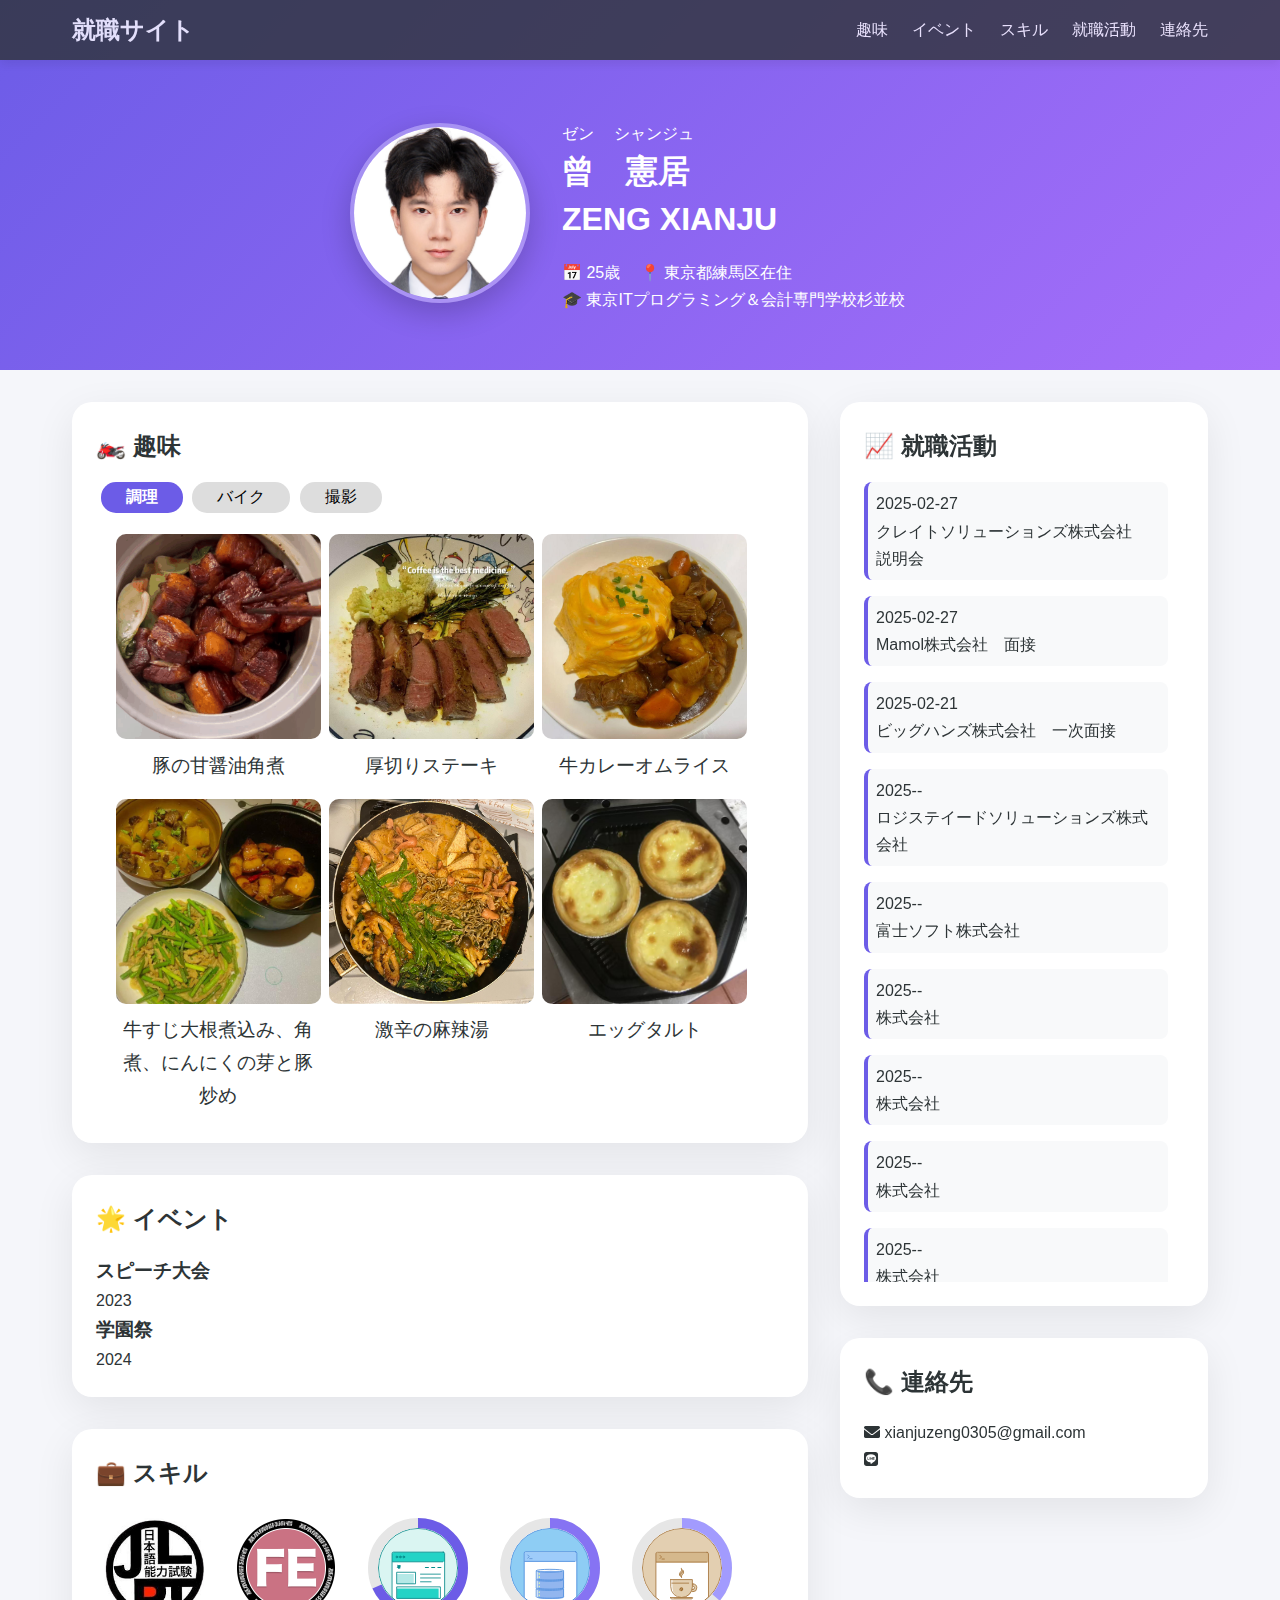
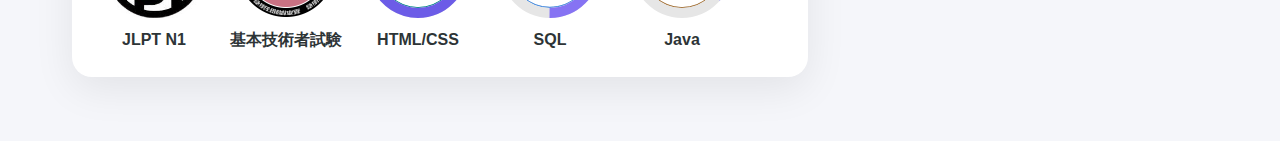
==== commit 1f19cc3b: "Add files via upload" ====
--- a/index.html
+++ b/index.html
@@ -47,48 +47,48 @@
   <div class="container">
     <!-- メイン -->
     <div class="main-content">
-      <div id="shumi" class="card shumi">
+      <div id="Hobbies" class="card Hobbies">
         <h2>🏍️ 趣味</h2>
 
-        <button class="shumi-tab active" onclick="showContent('shumi-ryouri',this)">料理</button>
-        <button class="shumi-tab" onclick="showContent('shumi-bike',this)">バイク</button>
-        <button class="shumi-tab" onclick="showContent('shumi-satuei',this)">撮影</button>
-
-        <div id="shumi-ryouri" class="shumi-content">
-          <div class="shumi-images">
-            <div class="shumi-image">
-              <img src="images/shumi/ryouri/甘醤油角煮.gif" alt="角煮">
+        <button class="Hobbies-tab active" onclick="showContent('Hobbies-cook',this)">調理</button>
+        <button class="Hobbies-tab" onclick="showContent('Hobbies-bike',this)">バイク</button>
+        <button class="Hobbies-tab" onclick="showContent('Hobbies-satuei',this)">撮影</button>
+
+        <div id="Hobbies-cook" class="Hobbies-content">
+          <div class="Hobbies-images">
+            <div class="Hobbies-image">
+              <img src="images/Hobbies/cook/甘醤油角煮.gif" alt="角煮">
               <p>豚の甘醤油角煮</p>
             </div>
-            <div class="shumi-image">
-              <img src="images/shumi/ryouri/ステーキ１.jpg" alt="厚切りステーキ">
+            <div class="Hobbies-image">
+              <img src="images/Hobbies/cook/ステーキ１.jpg" alt="厚切りステーキ">
               <p>厚切りステーキ</p>
             </div>
-            <div class="shumi-image">
-              <img src="images/shumi/ryouri/牛カレーオムライス.jpg" alt="牛カレーオムライス">
+            <div class="Hobbies-image">
+              <img src="images/Hobbies/cook/牛カレーオムライス.jpg" alt="牛カレーオムライス">
               <p>牛カレーオムライス</p>
             </div>
-            <div class="shumi-image">
-              <img src="images/shumi/ryouri/牛すじと大根の煮込み、豚の角煮、にんにくの芽の豚炒め.jpg" alt="牛すじと大根の煮込み、豚の角煮、にんにくの芽の豚炒め">
+            <div class="Hobbies-image">
+              <img src="images/Hobbies/cook/牛すじと大根の煮込み、豚の角煮、にんにくの芽の豚炒め.jpg" alt="牛すじと大根の煮込み、豚の角煮、にんにくの芽の豚炒め">
               <p>牛すじ大根煮込み、角煮、にんにくの芽と豚炒め</p>
             </div>
-            <div class="shumi-image">
-              <img src="images/shumi/ryouri/麻辣湯.jpg" alt="麻辣湯">
+            <div class="Hobbies-image">
+              <img src="images/Hobbies/cook/麻辣湯.jpg" alt="麻辣湯">
               <p>激辛の麻辣湯</p>
             </div>
-            <div class="shumi-image">
-              <img src="images/shumi/ryouri/エッグタルト.jpg" alt="エッグタルト">
+            <div class="Hobbies-image">
+              <img src="images/Hobbies/cook/エッグタルト.jpg" alt="エッグタルト">
               <p>エッグタルト</p>
             </div>
 
           </div>
         </div>
 
-        <div id="shumi-bike" class="shumi-content">
-
-        </div>
-
-        <div id="shumi-satuei" class="shumi-content">
+        <div id="Hobbies-bike" class="Hobbies-content">
+
+        </div>
+
+        <div id="Hobbies-satuei" class="Hobbies-content">
 
         </div>
 
--- a/styles.css
+++ b/styles.css
@@ -183,7 +183,7 @@
     border-radius: 8px;
 }
 
-.shumi-tab{
+.Hobbies-tab{
     padding: 5px 25px;
     margin-left: 5px;
     border-radius: 15px;
@@ -193,32 +193,32 @@
     font-size: 16px;
 }
 
-.shumi-tab.active{
+.Hobbies-tab.active{
     background-color: #6c5ce7;
     color: white;
     font-weight: bold;
 }
 
-.shumi-content{
+.Hobbies-content{
     padding: 0.5vw;
     margin-top: 0.5vw;
     display: none;
 }
 
 /*　料理写真のところ　*/
-.shumi-images{
+.Hobbies-images{
     padding-left: 2%;
     display: flex;
     gap: 0.5rem;
     flex-wrap: wrap;
     font-size: 1.2rem;
 }
-.shumi-image img{
+.Hobbies-image img{
     width: 100%;
     border-radius: 10px;
 }
 
-.shumi-image{
+.Hobbies-image{
     margin-top: 0.5rem;
     width: 31%;
     text-align: center;
@@ -245,19 +245,19 @@
 }
 
 .jlpt{
-    background-image: url(/images/skills/jlpt.png);
+    background-image: url("images/skills/jlpt.png");
     background-size: 130px;
 }
 .fe-exam{
-    background-image: url(/images/skills/基本情報技術者試験.png);
+    background-image: url("images/skills/基本情報技術者試験.png");
     background-size: 100%;
 }
 .html{
-    background-image: url(/images/skills/html.svg);
+    background-image: url("images/skills/html.svg");
 }
 .sql{
-    background-image: url(/images/skills/sql.svg);
+    background-image: url("images/skills/sql.svg");
 }
 .java{
-    background-image: url(/images/skills/java.svg);
+    background-image: url("images/skills/java.svg");
 }--- a/responsive.css
+++ b/responsive.css
@@ -45,14 +45,14 @@
     }
 
 
-    .shumi-image img{
+    .-image img{
         width: 100%;
     }
 
-    .shumi-image{
+    .-image{
         width: 48%;
         font-size: 12px;
     }
     
 
-}
+}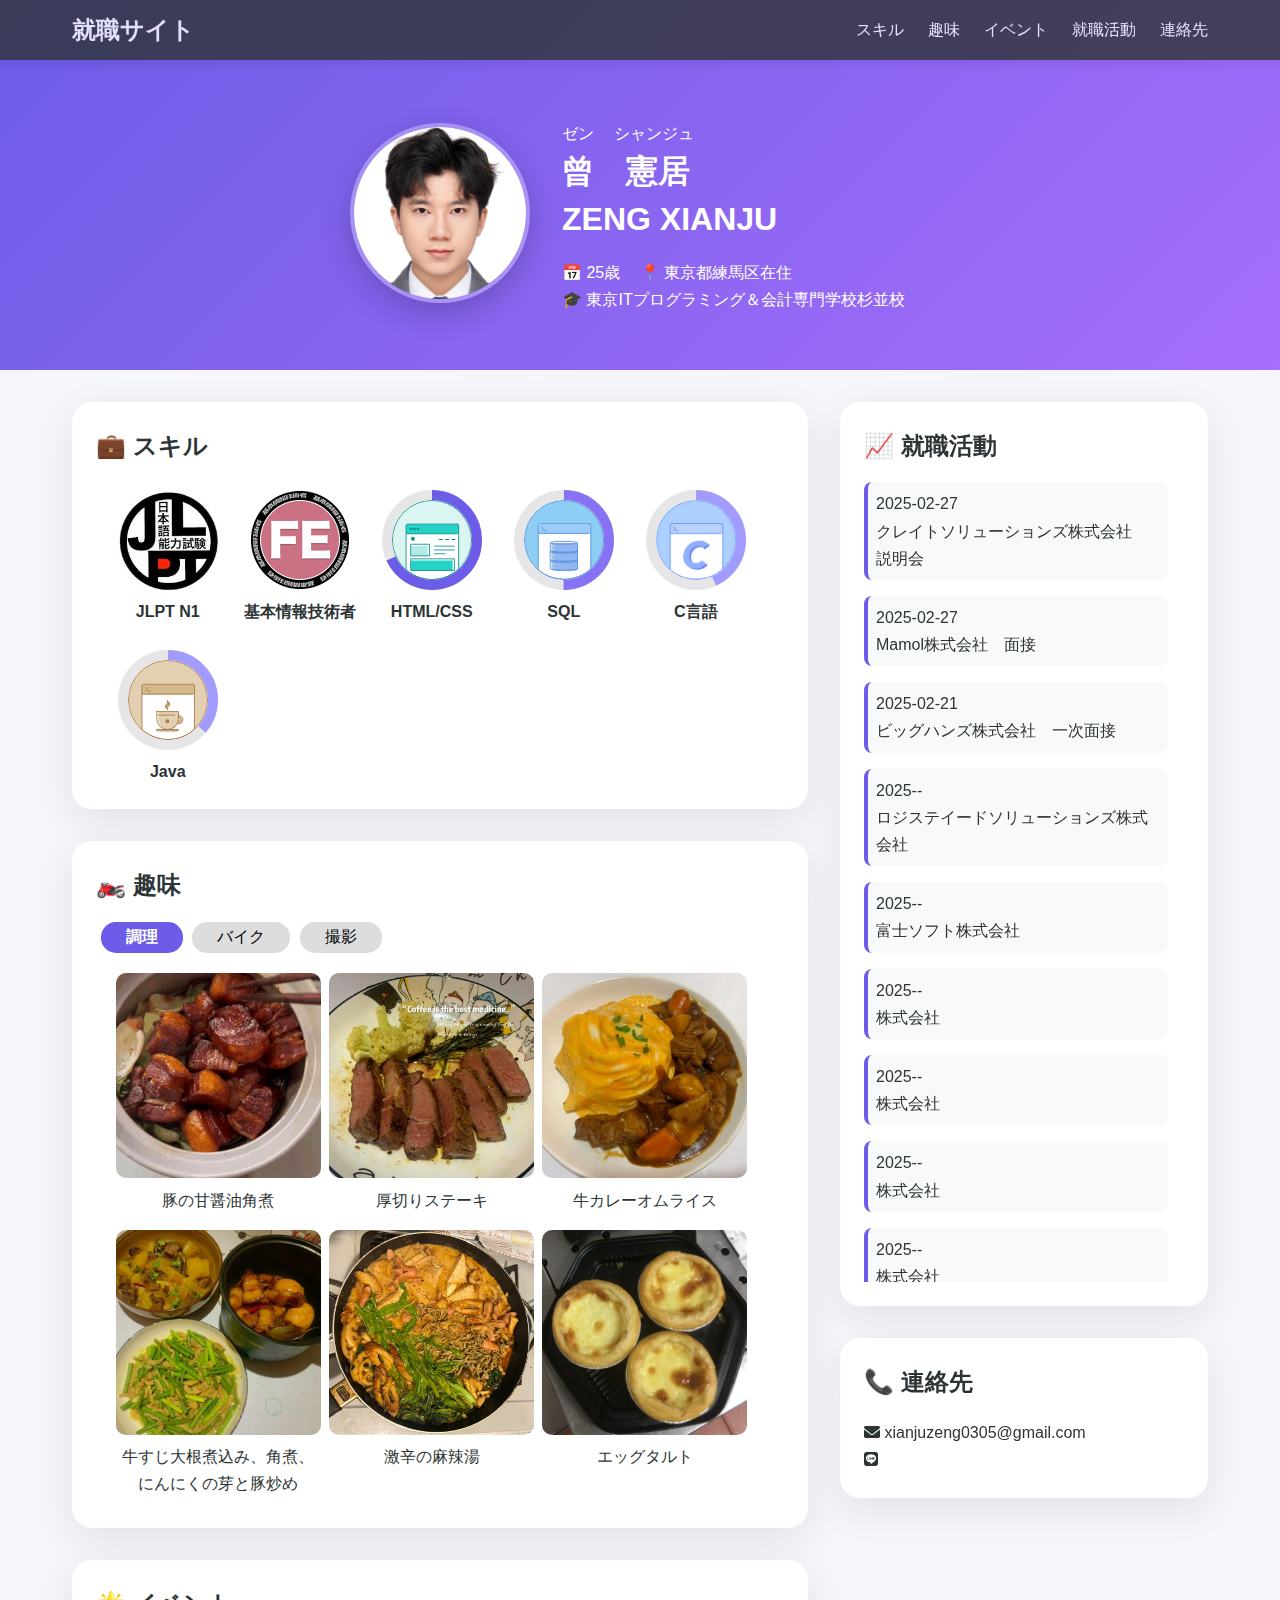
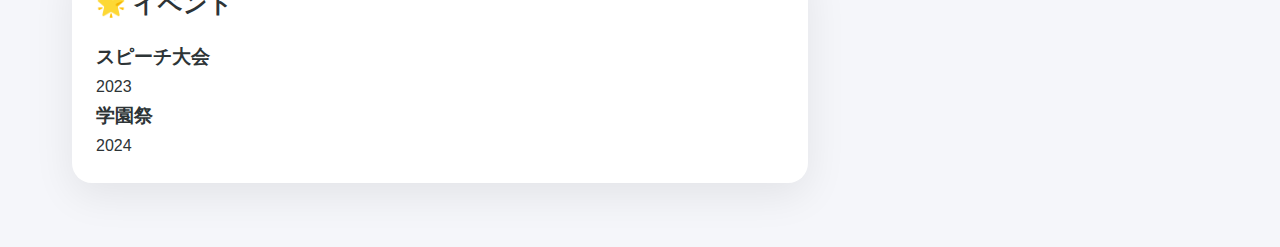
==== commit 0a032b7c: "Add files via upload" ====
--- a/index.html
+++ b/index.html
@@ -17,15 +17,16 @@
     <div class="nav-container">
       <a href="#" class="logo"> 就職サイト</a>
       <ul class="nav-links">
-        <li><a href="#about">趣味</a></li>
+        <li><a href="#skills">スキル</a></li>
+        <li><a href="#Hobbies">趣味</a></li>
         <li><a href="#activities">イベント</a></li>
-        <li><a href="#skills">スキル</a></li>
         <li><a href="#jobs">就職活動</a></li>
         <li><a href="#contact">連絡先</a></li>
       </ul>
     </div>
   </nav>
 
+  <!--個人情報-->
   <header class="hero">
     <div class="hero-container">
       <div class="hero-left">
@@ -44,9 +45,83 @@
     </div>
   </header>
 
+  <!--中身-->
   <div class="container">
-    <!-- メイン -->
+    <!-- 左側 -->
     <div class="main-content">
+
+      <!-- スキル -->
+      <div id="skills" class="card">
+        <h2>💼 スキル</h2>
+        <div class="skill-list">
+
+          <div class="skill-item">
+            <div class="skill-progress  jlpt">
+              <svg width="100" height="100" viewBox="0 0 100 100"></svg>
+            </div>
+            <h4>JLPT N1</h4>
+          </div>
+
+          <div class="skill-item">
+            <div class="skill-progress  fe-exam">
+              <svg width="100" height="100" viewBox="0 0 100 100"></svg>
+            </div>
+            <h4>基本情報技術者</h4>
+          </div>
+
+          <div class="skill-item">
+            <div class="skill-progress html">
+              <svg width="100" height="100" viewBox="0 0 100 100">
+                <circle cx="50" cy="50" r="45" fill="none" stroke="#e6e6e6" stroke-width="10" />
+
+                <circle cx="50" cy="50" r="45" fill="none" stroke="#6c5ce7" stroke-width="10" stroke-dasharray="282.6"
+                  stroke-dashoffset="90" transform="rotate(-90, 50, 50)" />
+              </svg>
+            </div>
+            <h4>HTML/CSS</h4>
+          </div>
+
+          <div class="skill-item">
+            <div class="skill-progress sql">
+              <svg width="100" height="100" viewBox="0 0 100 100">
+                <circle cx="50" cy="50" r="45" fill="none" stroke="#e6e6e6" stroke-width="10" />
+
+                <circle cx="50" cy="50" r="45" fill="none" stroke="#8673F3" stroke-width="10" stroke-dasharray="282.6"
+                  stroke-dashoffset="141" transform="rotate(-90, 50, 50)" />
+              </svg>
+            </div>
+            <h4>SQL</h4>
+          </div>
+
+          <div class="skill-item">
+            <div class="skill-progress c-language">
+              <svg width="100" height="100" viewBox="0 0 100 100">
+                <circle cx="50" cy="50" r="45" fill="none" stroke="#e6e6e6" stroke-width="10" />
+
+                <circle cx="50" cy="50" r="45" fill="none" stroke="#A29BFE" stroke-width="10" stroke-dasharray="282.6"
+                  stroke-dashoffset="160" transform="rotate(-90, 50, 50)" />
+              </svg>
+            </div>
+            <h4>C言語</h4>
+          </div>
+
+          <div class="skill-item">
+            <div class="skill-progress java">
+              <svg width="100" height="100" viewBox="0 0 100 100">
+                <circle cx="50" cy="50" r="45" fill="none" stroke="#e6e6e6" stroke-width="10" />
+
+                <circle cx="50" cy="50" r="45" fill="none" stroke="#A29BFE" stroke-width="10" stroke-dasharray="282.6"
+                  stroke-dashoffset="180" transform="rotate(-90, 50, 50)" />
+              </svg>
+            </div>
+            <h4>Java</h4>
+          </div>
+          
+
+        </div>
+      </div>
+
+      <!-- 趣味 -->
       <div id="Hobbies" class="card Hobbies">
         <h2>🏍️ 趣味</h2>
 
@@ -54,6 +129,7 @@
         <button class="Hobbies-tab" onclick="showContent('Hobbies-bike',this)">バイク</button>
         <button class="Hobbies-tab" onclick="showContent('Hobbies-satuei',this)">撮影</button>
 
+        <!--　調理　-->
         <div id="Hobbies-cook" class="Hobbies-content">
           <div class="Hobbies-images">
             <div class="Hobbies-image">
@@ -84,12 +160,12 @@
           </div>
         </div>
 
+        <!--　バイク　-->
         <div id="Hobbies-bike" class="Hobbies-content">
-
-        </div>
-
+        </div>
+
+        <!--　撮影　-->
         <div id="Hobbies-satuei" class="Hobbies-content">
-
         </div>
 
       </div>
@@ -109,65 +185,6 @@
         </div>
       </div>
 
-      <div id="skills" class="card">
-        <h2>💼 スキル</h2>
-        <div class="skill-list">
-
-          <div class="skill-item">
-            <div class="skill-progress  jlpt">
-              <svg width="100" height="100" viewBox="0 0 100 100"></svg>
-            </div>
-            <h4>JLPT N1</h4>
-          </div>
-
-          <div class="skill-item">
-            <div class="skill-progress  fe-exam">
-              <svg width="100" height="100" viewBox="0 0 100 100"></svg>
-            </div>
-            <h4>基本技術者試験</h4>
-          </div>
-
-          <div class="skill-item">
-            <div class="skill-progress html">
-              <svg width="100" height="100" viewBox="0 0 100 100">
-                <circle cx="50" cy="50" r="45" fill="none" stroke="#e6e6e6" stroke-width="10" />
-
-                <circle cx="50" cy="50" r="45" fill="none" stroke="#6c5ce7" stroke-width="10" stroke-dasharray="282.6"
-                  stroke-dashoffset="90" transform="rotate(-90, 50, 50)" />
-              </svg>
-            </div>
-            <h4>HTML/CSS</h4>
-          </div>
-
-          <div class="skill-item">
-            <div class="skill-progress sql">
-              <svg width="100" height="100" viewBox="0 0 100 100">
-                <circle cx="50" cy="50" r="45" fill="none" stroke="#e6e6e6" stroke-width="10" />
-
-                <circle cx="50" cy="50" r="45" fill="none" stroke="#8673F3" stroke-width="10" stroke-dasharray="282.6"
-                  stroke-dashoffset="141" transform="rotate(-90, 50, 50)" />
-              </svg>
-            </div>
-            <h4>SQL</h4>
-          </div>
-
-          <div class="skill-item">
-            <div class="skill-progress java">
-              <svg width="100" height="100" viewBox="0 0 100 100">
-                <circle cx="50" cy="50" r="45" fill="none" stroke="#e6e6e6" stroke-width="10" />
-
-                <circle cx="50" cy="50" r="45" fill="none" stroke="#A29BFE" stroke-width="10" stroke-dasharray="282.6"
-                  stroke-dashoffset="180" transform="rotate(-90, 50, 50)" />
-              </svg>
-            </div>
-            <h4>Java</h4>
-          </div>
-          
-
-        </div>
-      </div>
-
-
     </div>
 
     <!-- 右 -->
--- a/styles.css
+++ b/styles.css
@@ -211,7 +211,7 @@
     display: flex;
     gap: 0.5rem;
     flex-wrap: wrap;
-    font-size: 1.2rem;
+    font-size: 1rem;
 }
 .Hobbies-image img{
     width: 100%;
@@ -229,6 +229,7 @@
 .skill-list{
     display: flex;
     flex-wrap: wrap;
+    padding-left: 2%;
     gap: 1rem;
 }
 
@@ -250,7 +251,7 @@
 }
 .fe-exam{
     background-image: url("images/skills/基本情報技術者試験.png");
-    background-size: 100%;
+    background-size: 100px;
 }
 .html{
     background-image: url("images/skills/html.svg");
@@ -258,6 +259,9 @@
 .sql{
     background-image: url("images/skills/sql.svg");
 }
+.c-language{
+    background-image: url("images/skills/c-language.png");
+}
 .java{
     background-image: url("images/skills/java.svg");
-}+}
--- a/responsive.css
+++ b/responsive.css
@@ -45,11 +45,11 @@
     }
 
 
-    .-image img{
+    .Hobbies-image img{
         width: 100%;
     }
 
-    .-image{
+    .Hobbies-image{
         width: 48%;
         font-size: 12px;
     }
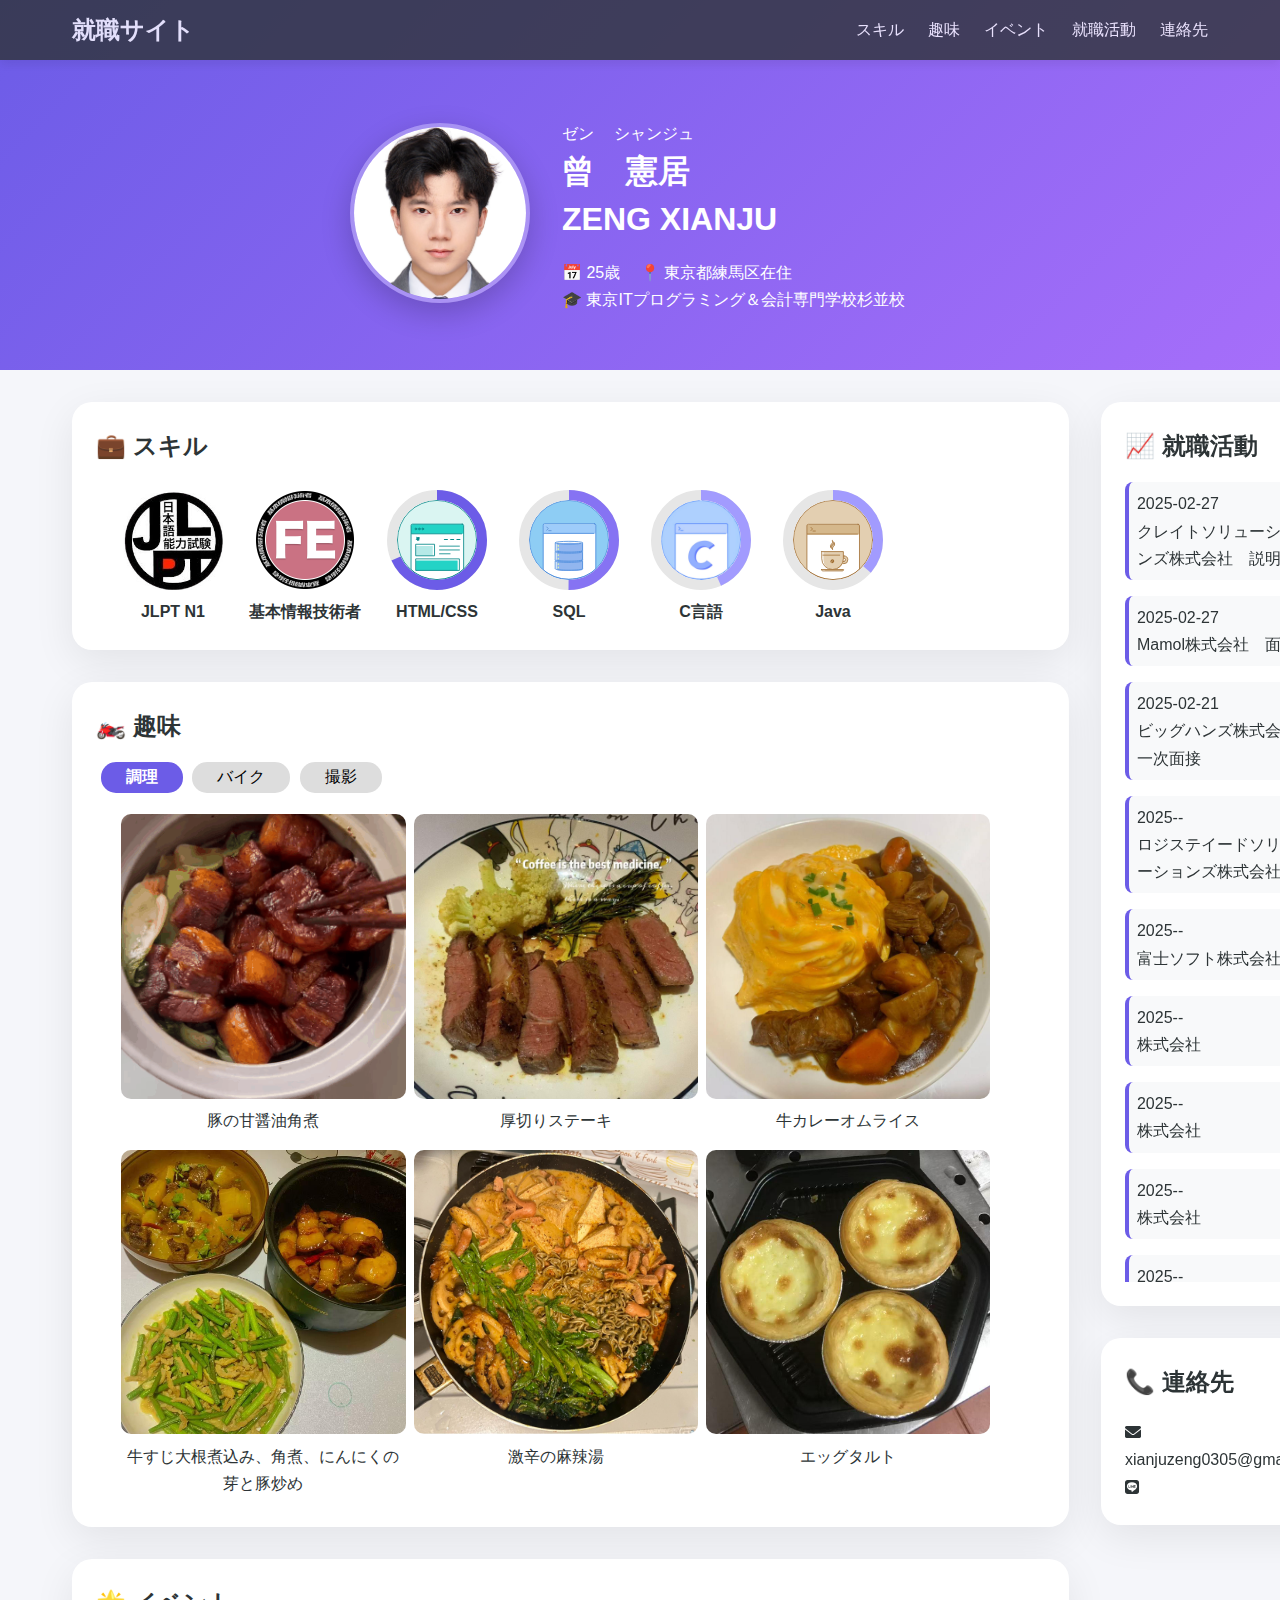
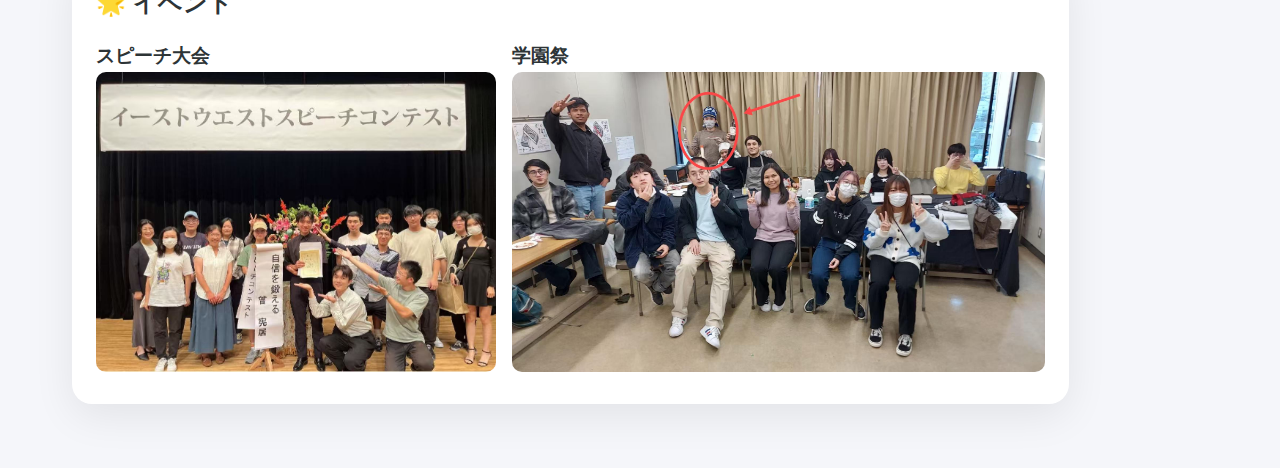
==== commit 85cc63a9: "Add files via upload" ====
--- a/index.html
+++ b/index.html
@@ -176,11 +176,11 @@
         <div class="activity-grid">
           <div class="activity-card">
             <h3>スピーチ大会</h3>
-            <p>2023</p>
+            <img src="images/スピーチ大会.jpg" alt="スピーチ大会">
           </div>
           <div class="activity-card">
             <h3>学園祭</h3>
-            <p>2024</p>
+            <img src="images/学園祭.jpg" alt="学園祭">
           </div>
         </div>
       </div>
--- a/styles.css
+++ b/styles.css
@@ -265,3 +265,15 @@
 .java{
     background-image: url("images/skills/java.svg");
 }
+
+
+.activity-grid img{
+    height: 300px;
+    border-radius: 10px;
+}
+.activity-grid{
+    width: 90%;
+    display: flex;
+    flex: 0 1 auto;
+    gap: 1rem;
+}--- a/responsive.css
+++ b/responsive.css
@@ -54,5 +54,13 @@
         font-size: 12px;
     }
     
+    .activity-grid{
+        display: block;
+    }
 
+    .activity-grid img{
+        height: auto;
+        width: 100%;
+        border-radius: 10px;
+    }
 }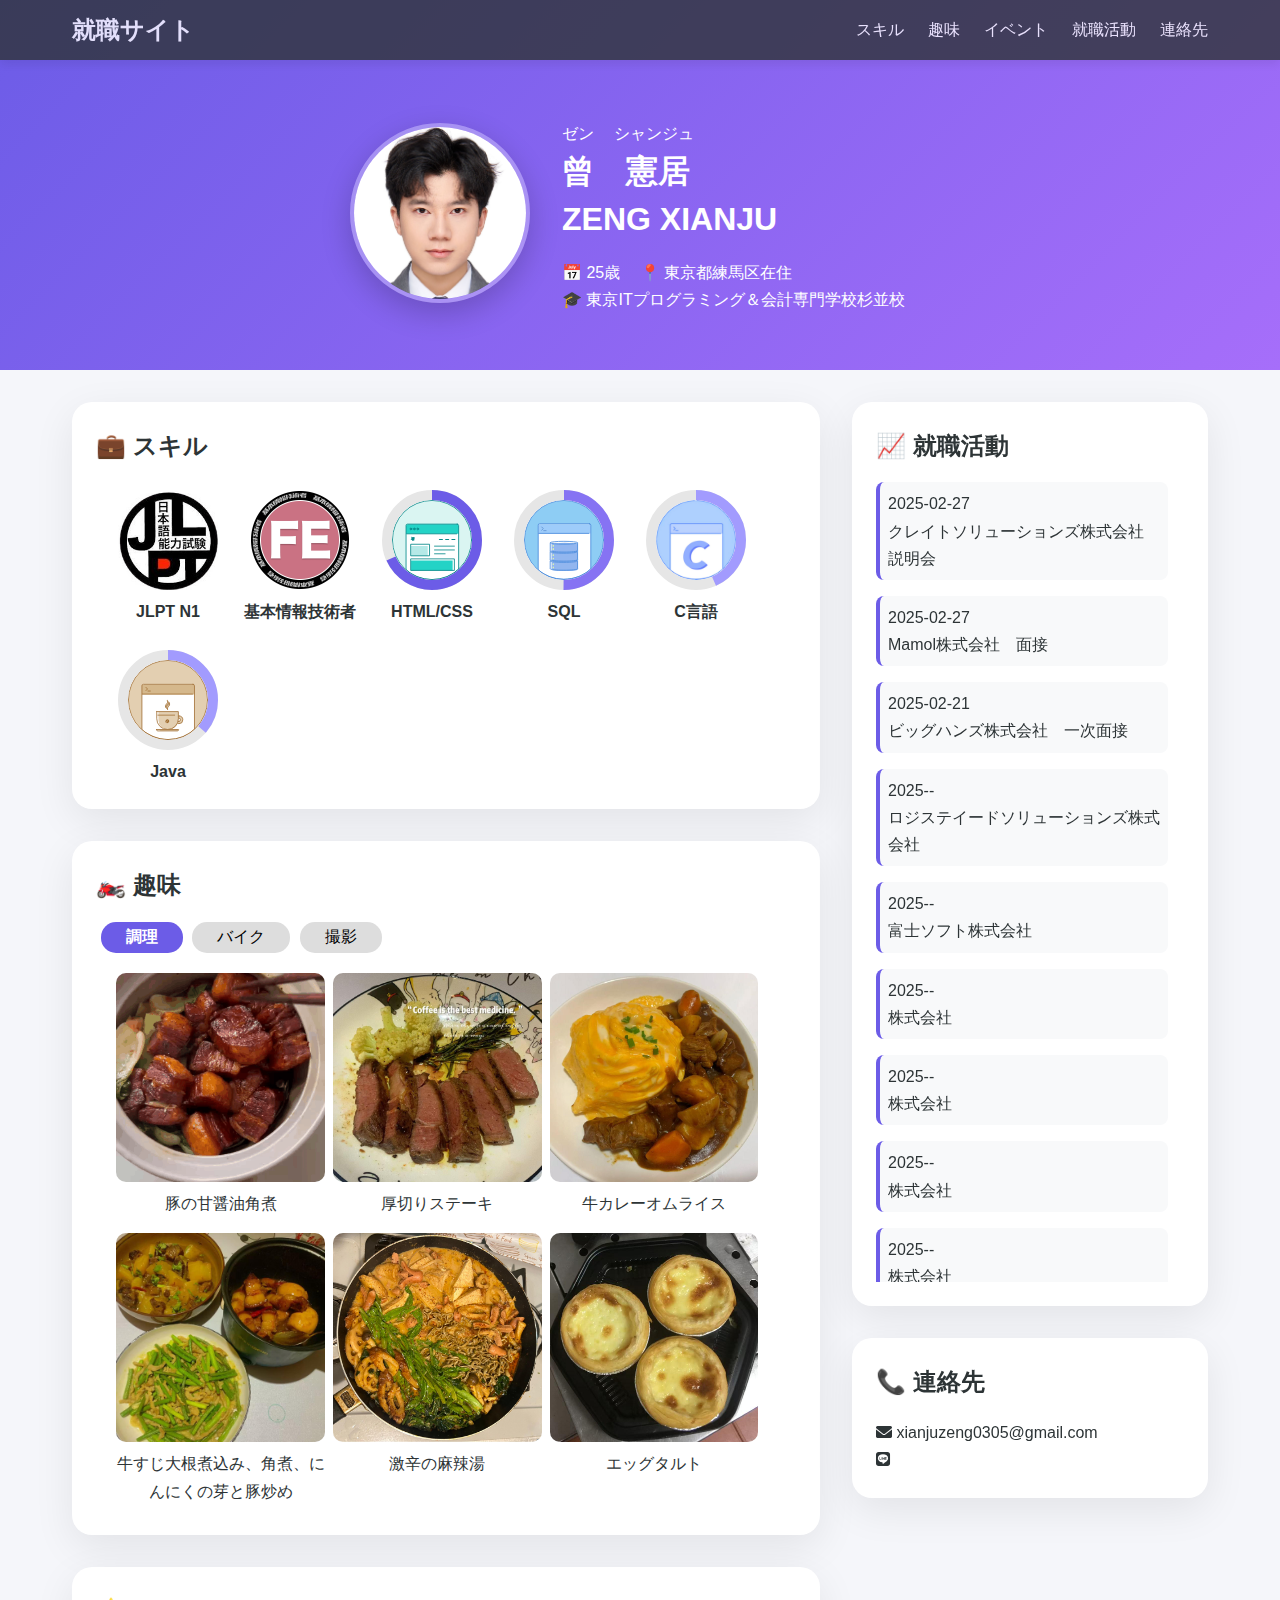
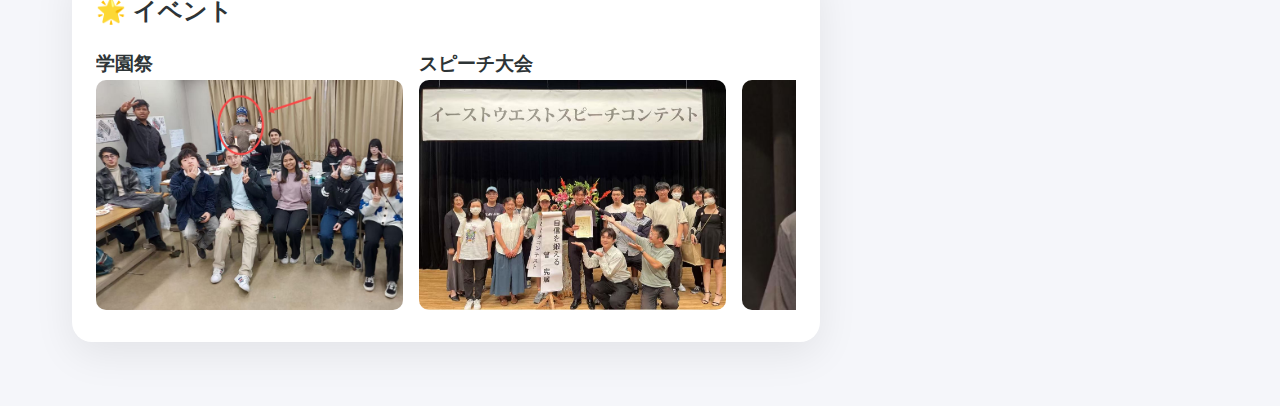
==== commit 8134f4c2: "Add files via upload" ====
--- a/index.html
+++ b/index.html
@@ -162,6 +162,32 @@
 
         <!--　バイク　-->
         <div id="Hobbies-bike" class="Hobbies-content">
+          <div class="Hobbies-images">
+            <div class="Hobbies-image">
+              <img src="images/Hobbies/motorbike/1.jpg" alt="">
+              <p>白バイ</p>
+            </div>
+            <div class="Hobbies-image">
+              <img src="images/Hobbies/motorbike/2.jpg" alt="">
+              <p></p>
+            </div>
+            <div class="Hobbies-image">
+              <img src="images/Hobbies/motorbike/3.jpg" alt="">
+              <p>BMW ADV1250</p>
+            </div>
+            <div class="Hobbies-image">
+              <img src="images/Hobbies/motorbike/4.jpg" alt="">
+              <p>NMAX</p>
+            </div>
+            <div class="Hobbies-image">
+              <img src="images/Hobbies/motorbike/5.jpg" alt="">
+              <p>自分でタイヤ交換</p>
+            </div>
+            <div class="Hobbies-image">
+              <img src="images/Hobbies/motorbike/6.jpg" alt="">
+              <p>タイのバイクタクシー</p>
+            </div>
+          </div>
         </div>
 
         <!--　撮影　-->
@@ -174,13 +200,17 @@
       <div id="activities" class="card">
         <h2>🌟 イベント</h2>
         <div class="activity-grid">
-          <div class="activity-card">
+          <div class="activity-image">
+            <h3>学園祭</h3>
+            <img src="images/学園祭.jpg" alt="学園祭">
+          </div>
+          <div class="activity-image">
             <h3>スピーチ大会</h3>
             <img src="images/スピーチ大会.jpg" alt="スピーチ大会">
           </div>
-          <div class="activity-card">
-            <h3>学園祭</h3>
-            <img src="images/学園祭.jpg" alt="学園祭">
+          <div class="activity-image">
+            <h3>　</h3>
+            <img src="images/スピーチ大会２.jpg" alt="スピーチ大会">
           </div>
         </div>
       </div>
--- a/styles.css
+++ b/styles.css
@@ -83,6 +83,9 @@
     color: var(--accent);
 }
 
+.container{
+    max-width: 1200px;
+}
 .main-content {
     grid-column: 1 / 2;
 }
@@ -266,14 +269,17 @@
     background-image: url("images/skills/java.svg");
 }
 
-
 .activity-grid img{
-    height: 300px;
+    height: 230px;
     border-radius: 10px;
 }
+
 .activity-grid{
-    width: 90%;
+    max-width: 700px;
+    overflow-x: auto;
     display: flex;
     flex: 0 1 auto;
     gap: 1rem;
+    scrollbar-width: thick;
+    scrollbar-color: var(--accent) #f1f1f1;
 }